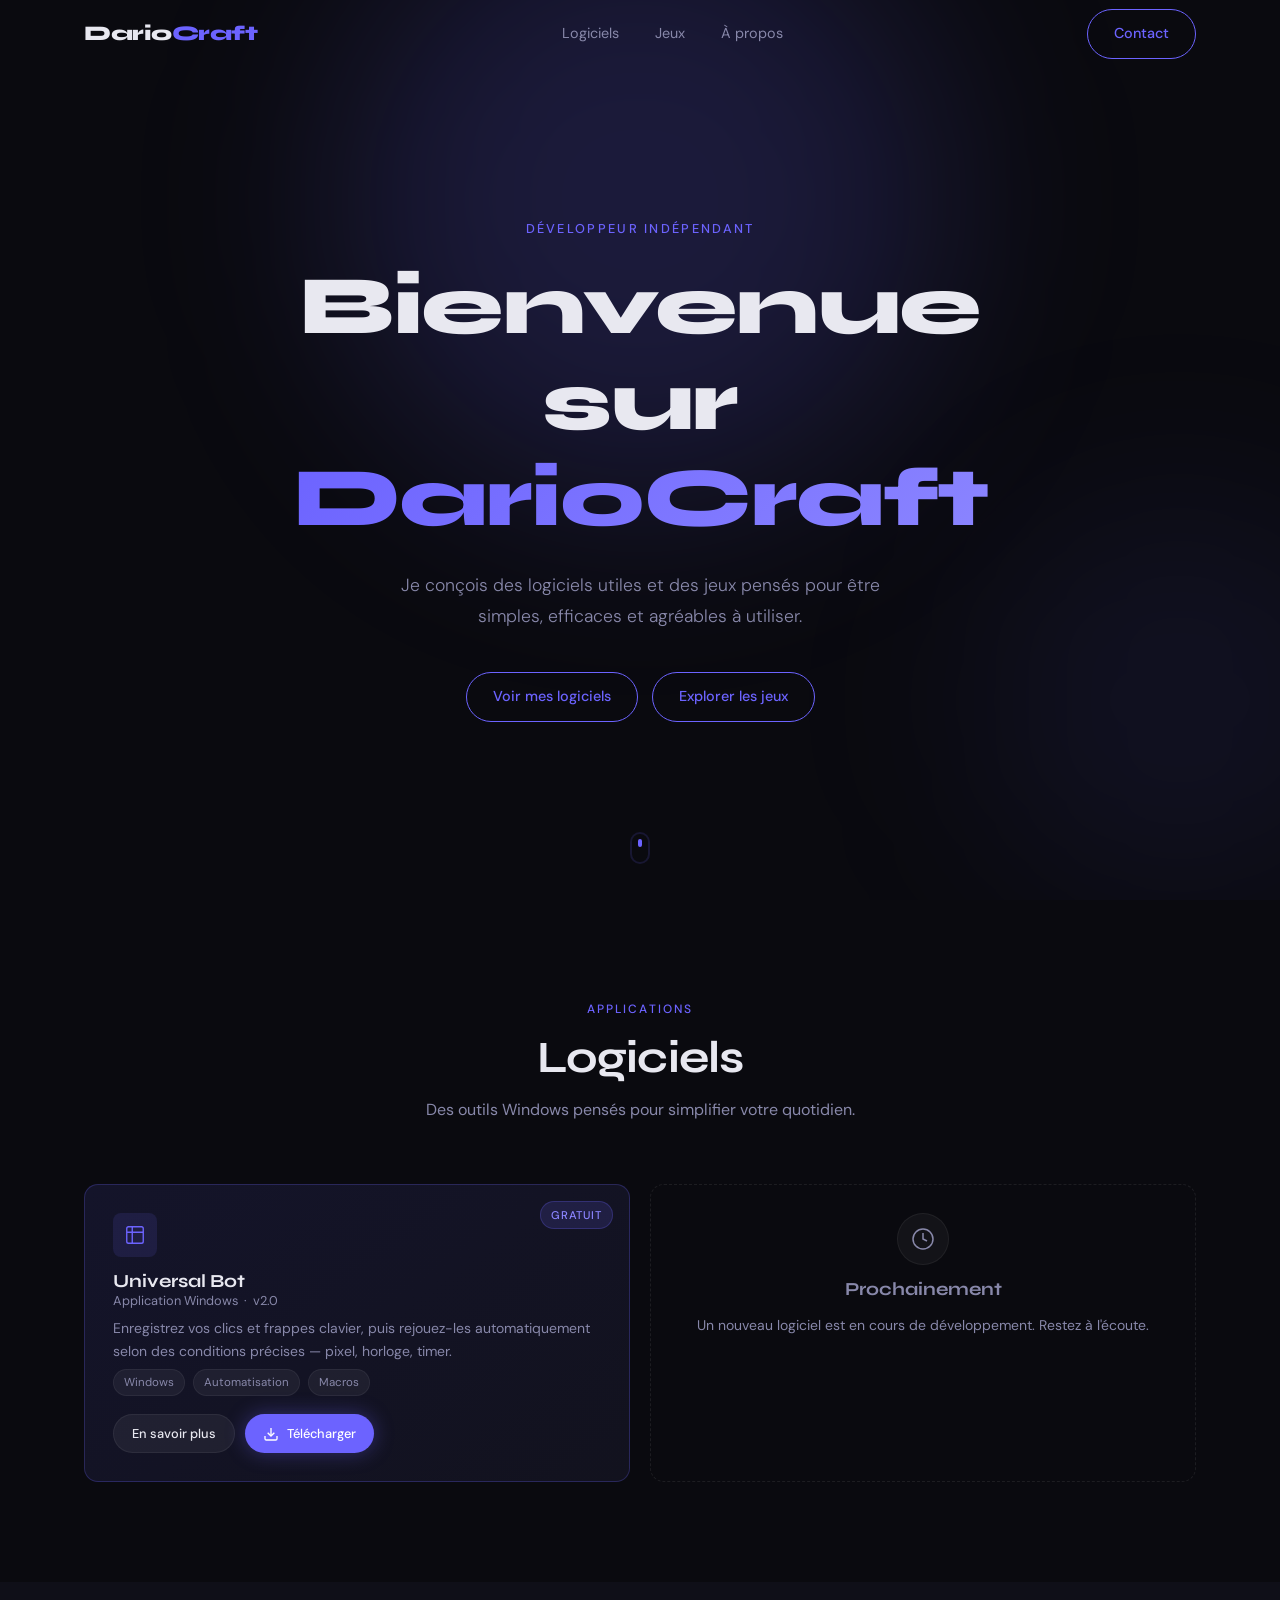
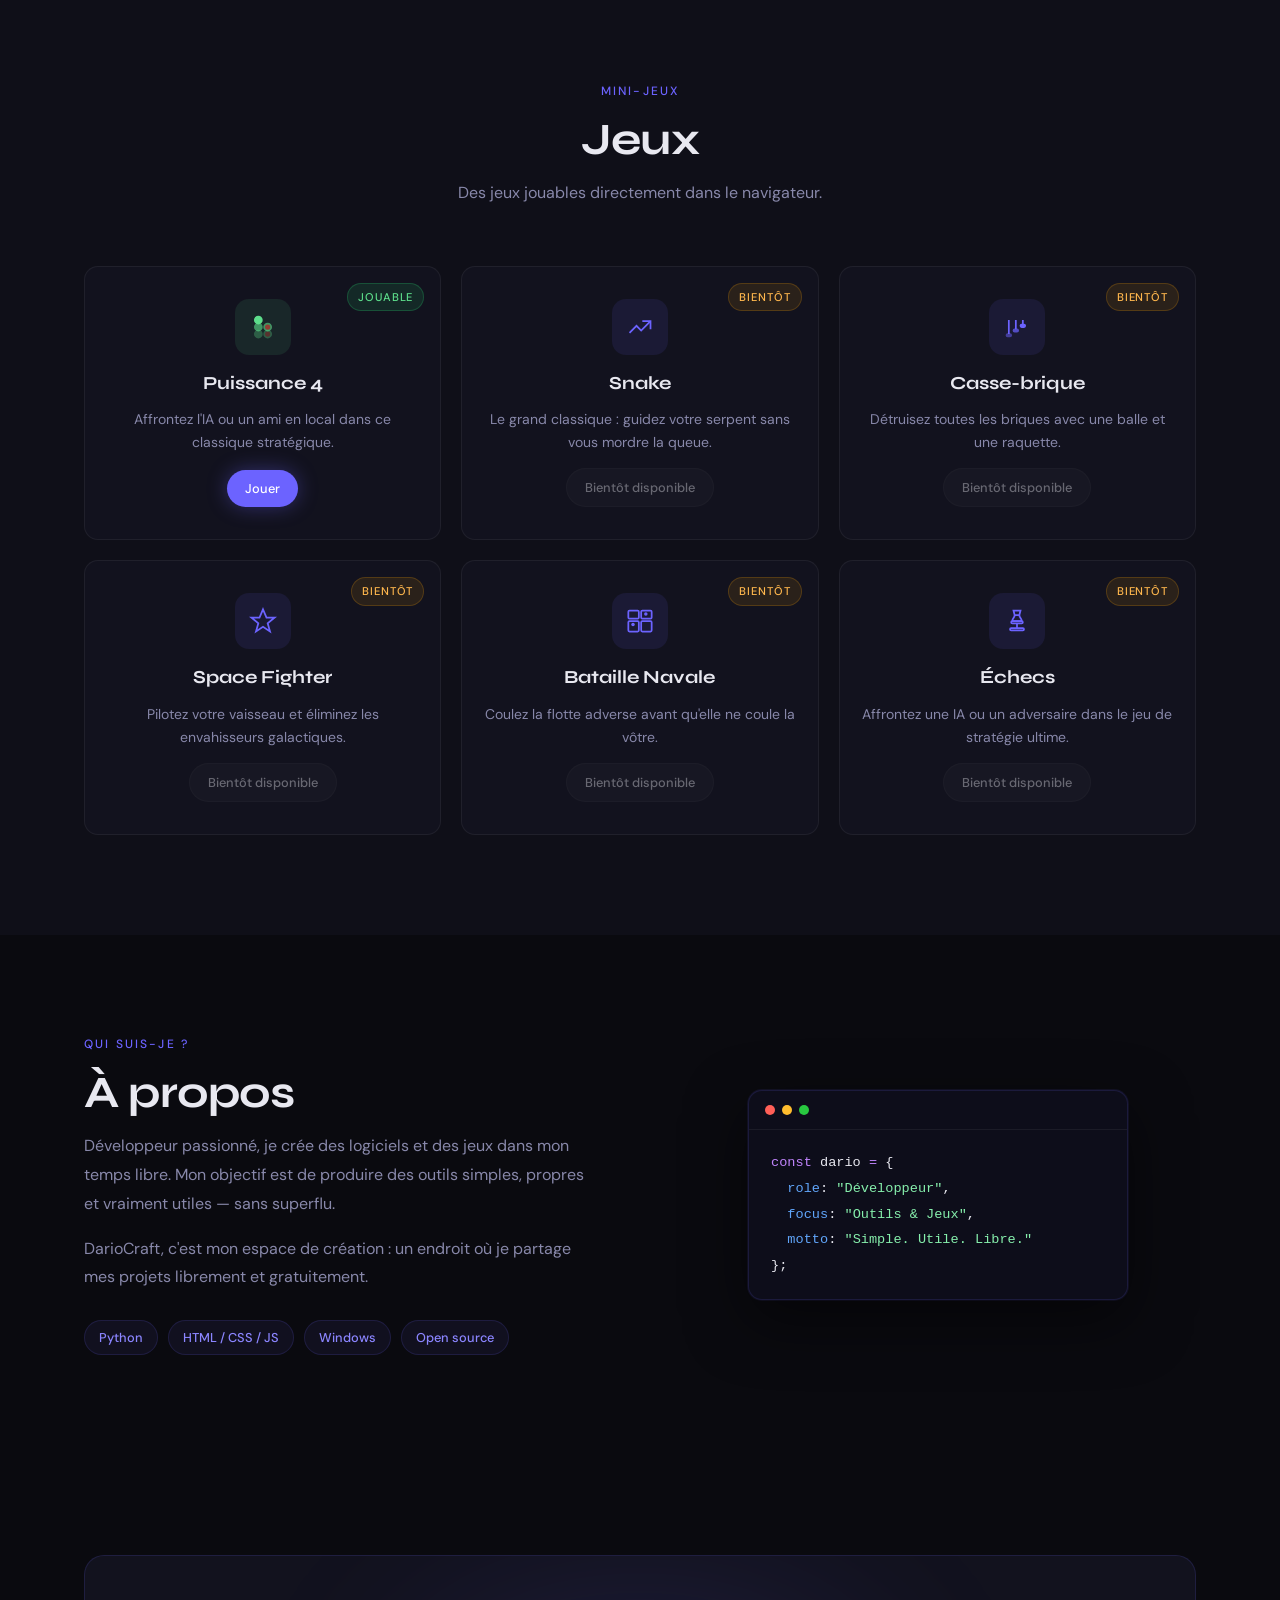
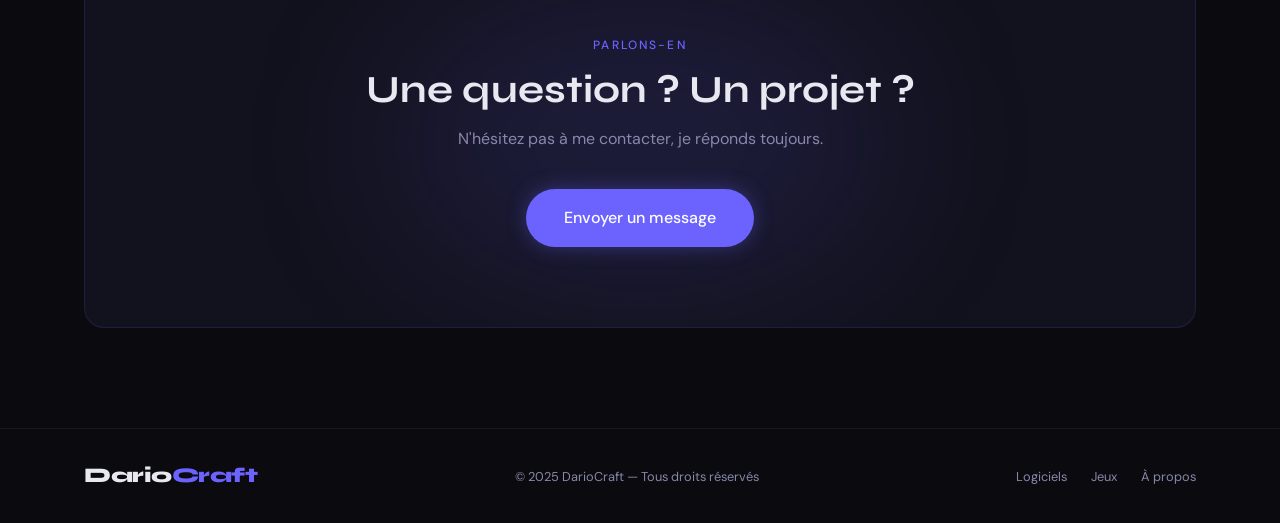
==== index.html @ 0aa54722 "Initial release — v1.0 site statique DarioCraft" ====
<!DOCTYPE html>
<html lang="fr">
<head>
  <meta charset="UTF-8" />
  <meta name="viewport" content="width=device-width, initial-scale=1.0" />
  <title>DarioCraft</title>
  <link rel="preconnect" href="https://fonts.googleapis.com" />
  <link rel="preconnect" href="https://fonts.gstatic.com" crossorigin />
  <link href="https://fonts.googleapis.com/css2?family=Syne:wght@600;700;800&family=DM+Sans:wght@300;400;500&display=swap" rel="stylesheet" />
  <link rel="stylesheet" href="css/style.css" />
</head>
<body>

  <!-- NAVBAR -->
  <header class="navbar" id="navbar">
    <div class="nav-inner">
      <a href="#" class="nav-logo">Dario<span>Craft</span></a>
      <nav class="nav-links">
        <a href="#logiciels">Logiciels</a>
        <a href="#jeux">Jeux</a>
        <a href="#about">À propos</a>
      </nav>
      <a href="#contact" class="btn btn-outline">Contact</a>
      <button class="nav-burger" id="burger" aria-label="Menu">
        <span></span><span></span><span></span>
      </button>
    </div>
    <div class="nav-mobile" id="navMobile">
      <a href="#logiciels" class="mobile-link">Logiciels</a>
      <a href="#jeux" class="mobile-link">Jeux</a>
      <a href="#about" class="mobile-link">À propos</a>
      <a href="#contact" class="mobile-link mobile-contact">Contact</a>
    </div>
  </header>

  <!-- HERO -->
  <section class="hero" id="home">
    <div class="hero-bg">
      <div class="glow glow-1"></div>
      <div class="glow glow-2"></div>
    </div>
    <div class="hero-content">
      <p class="hero-eyebrow">Développeur indépendant</p>
      <h1 class="hero-title">Bienvenue sur<br /><span>DarioCraft</span></h1>
      <p class="hero-subtitle">
        Je conçois des logiciels utiles et des jeux pensés pour être simples,
        efficaces et agréables à utiliser.
      </p>
      <div class="hero-actions">
        <a href="#logiciels" class="btn btn-outline">Voir mes logiciels</a>
        <a href="#jeux" class="btn btn-outline">Explorer les jeux</a>
      </div>
    </div>
    <div class="hero-scroll-hint">
      <span></span>
    </div>
  </section>

  <!-- LOGICIELS -->
  <section class="section" id="logiciels">
    <div class="container">
      <div class="section-header">
        <p class="section-label">Applications</p>
        <h2 class="section-title">Logiciels</h2>
        <p class="section-desc">Des outils Windows pensés pour simplifier votre quotidien.</p>
      </div>
      <div class="cards-grid cards-grid--2">

        <div class="card card--featured">
          <div class="card-badge">Gratuit</div>
          <div class="card-icon">
            <svg viewBox="0 0 24 24" fill="none" stroke="currentColor" stroke-width="1.5">
              <path d="M9 3H5a2 2 0 0 0-2 2v4m6-6h10a2 2 0 0 1 2 2v4M9 3v18m0 0h10a2 2 0 0 0 2-2V9M9 21H5a2 2 0 0 1-2-2V9m0 0h18"/>
            </svg>
          </div>
          <div class="card-content">
            <h3 class="card-title">Universal Bot</h3>
            <p class="card-meta">Application Windows &nbsp;·&nbsp; v2.0</p>
            <p class="card-desc">
              Enregistrez vos clics et frappes clavier, puis rejouez-les automatiquement
              selon des conditions précises — pixel, horloge, timer.
            </p>
            <div class="card-tags">
              <span class="tag">Windows</span>
              <span class="tag">Automatisation</span>
              <span class="tag">Macros</span>
            </div>
          </div>
          <div class="card-footer" style="display:flex;gap:10px;flex-wrap:wrap;">
            <a href="universal-bot.html" class="btn btn-ghost btn-sm">En savoir plus</a>
            <a href="universal-bot.html#download" class="btn btn-primary btn-sm">
              <svg viewBox="0 0 24 24" fill="none" stroke="currentColor" stroke-width="2" width="16" height="16">
                <path d="M21 15v4a2 2 0 0 1-2 2H5a2 2 0 0 1-2-2v-4"/>
                <polyline points="7 10 12 15 17 10"/>
                <line x1="12" y1="15" x2="12" y2="3"/>
              </svg>
              Télécharger
            </a>
          </div>
        </div>

        <div class="card card--soon">
          <div class="card-soon-icon">
            <svg viewBox="0 0 24 24" fill="none" stroke="currentColor" stroke-width="1.5">
              <circle cx="12" cy="12" r="10"/>
              <polyline points="12 6 12 12 16 14"/>
            </svg>
          </div>
          <h3 class="card-title">Prochainement</h3>
          <p class="card-desc">Un nouveau logiciel est en cours de développement. Restez à l'écoute.</p>
        </div>

      </div>
    </div>
  </section>

  <!-- JEUX -->
  <section class="section section--alt" id="jeux">
    <div class="container">
      <div class="section-header">
        <p class="section-label">Mini-jeux</p>
        <h2 class="section-title">Jeux</h2>
        <p class="section-desc">Des jeux jouables directement dans le navigateur.</p>
      </div>
      <div class="cards-grid cards-grid--games">

        <div class="card card--game card--playable">
          <div class="card-badge card-badge--play">Jouable</div>
          <div class="card-game-icon">
            <svg viewBox="0 0 24 24" fill="none" stroke="currentColor" stroke-width="1.5">
              <circle cx="8" cy="18" r="3" fill="currentColor" opacity=".3"/>
              <circle cx="8" cy="12" r="3" fill="currentColor" opacity=".6"/>
              <circle cx="8" cy="6" r="3" fill="currentColor"/>
              <circle cx="16" cy="18" r="3" fill="#e74c3c" opacity=".3"/>
              <circle cx="16" cy="12" r="3" fill="#e74c3c" opacity=".6"/>
            </svg>
          </div>
          <h3 class="card-title">Puissance 4</h3>
          <p class="card-desc">Affrontez l'IA ou un ami en local dans ce classique stratégique.</p>
          <a href="games/puissance4/index.html" class="btn btn-primary btn-sm">Jouer</a>
        </div>

        <div class="card card--game card--coming">
          <div class="card-badge card-badge--soon">Bientôt</div>
          <div class="card-game-icon">
            <svg viewBox="0 0 24 24" fill="none" stroke="currentColor" stroke-width="1.5">
              <polyline points="3 17 9 11 13 15 21 7"/>
              <polyline points="14 7 21 7 21 14"/>
            </svg>
          </div>
          <h3 class="card-title">Snake</h3>
          <p class="card-desc">Le grand classique : guidez votre serpent sans vous mordre la queue.</p>
          <span class="btn btn-ghost btn-sm btn--disabled">Bientôt disponible</span>
        </div>

        <div class="card card--game card--coming">
          <div class="card-badge card-badge--soon">Bientôt</div>
          <div class="card-game-icon">
            <svg viewBox="0 0 24 24" fill="none" stroke="currentColor" stroke-width="1.5">
              <rect x="3" y="18" width="4" height="2" rx="1" fill="currentColor" opacity=".5"/>
              <rect x="9" y="14" width="4" height="2" rx="1" fill="currentColor" opacity=".7"/>
              <rect x="15" y="10" width="4" height="2" rx="1" fill="currentColor"/>
              <line x1="5" y1="18" x2="5" y2="6"/>
              <line x1="11" y1="14" x2="11" y2="6"/>
              <line x1="17" y1="10" x2="17" y2="6"/>
            </svg>
          </div>
          <h3 class="card-title">Casse-brique</h3>
          <p class="card-desc">Détruisez toutes les briques avec une balle et une raquette.</p>
          <span class="btn btn-ghost btn-sm btn--disabled">Bientôt disponible</span>
        </div>

        <div class="card card--game card--coming">
          <div class="card-badge card-badge--soon">Bientôt</div>
          <div class="card-game-icon">
            <svg viewBox="0 0 24 24" fill="none" stroke="currentColor" stroke-width="1.5">
              <polygon points="12 2 15 9 22 9 16 14 18 21 12 17 6 21 8 14 2 9 9 9"/>
            </svg>
          </div>
          <h3 class="card-title">Space Fighter</h3>
          <p class="card-desc">Pilotez votre vaisseau et éliminez les envahisseurs galactiques.</p>
          <span class="btn btn-ghost btn-sm btn--disabled">Bientôt disponible</span>
        </div>

        <div class="card card--game card--coming">
          <div class="card-badge card-badge--soon">Bientôt</div>
          <div class="card-game-icon">
            <svg viewBox="0 0 24 24" fill="none" stroke="currentColor" stroke-width="1.5">
              <rect x="2" y="12" width="9" height="9" rx="1"/>
              <rect x="13" y="12" width="9" height="9" rx="1"/>
              <rect x="2" y="3" width="9" height="7" rx="1"/>
              <rect x="13" y="3" width="9" height="7" rx="1"/>
              <line x1="6" y1="15" x2="6" y2="15" stroke-width="3" stroke-linecap="round"/>
              <line x1="17" y1="6" x2="17" y2="6" stroke-width="3" stroke-linecap="round"/>
            </svg>
          </div>
          <h3 class="card-title">Bataille Navale</h3>
          <p class="card-desc">Coulez la flotte adverse avant qu'elle ne coule la vôtre.</p>
          <span class="btn btn-ghost btn-sm btn--disabled">Bientôt disponible</span>
        </div>

        <div class="card card--game card--coming">
          <div class="card-badge card-badge--soon">Bientôt</div>
          <div class="card-game-icon">
            <svg viewBox="0 0 24 24" fill="none" stroke="currentColor" stroke-width="1.5">
              <path d="M9 3h6l-1 4H10L9 3z"/>
              <path d="M10 7c0 2-2 3-2 5h8c0-2-2-3-2-5"/>
              <rect x="7" y="12" width="10" height="2" rx="1"/>
              <rect x="6" y="18" width="12" height="2" rx="1"/>
              <line x1="12" y1="14" x2="12" y2="18"/>
            </svg>
          </div>
          <h3 class="card-title">Échecs</h3>
          <p class="card-desc">Affrontez une IA ou un adversaire dans le jeu de stratégie ultime.</p>
          <span class="btn btn-ghost btn-sm btn--disabled">Bientôt disponible</span>
        </div>

      </div>
    </div>
  </section>

  <!-- À PROPOS -->
  <section class="section" id="about">
    <div class="container">
      <div class="about-layout">
        <div class="about-text">
          <p class="section-label">Qui suis-je ?</p>
          <h2 class="section-title">À propos</h2>
          <p class="about-desc">
            Développeur passionné, je crée des logiciels et des jeux dans mon temps libre.
            Mon objectif est de produire des outils simples, propres et vraiment utiles —
            sans superflu.
          </p>
          <p class="about-desc">
            DarioCraft, c'est mon espace de création : un endroit où je partage
            mes projets librement et gratuitement.
          </p>
          <div class="about-stack">
            <span class="stack-tag">Python</span>
            <span class="stack-tag">HTML / CSS / JS</span>
            <span class="stack-tag">Windows</span>
            <span class="stack-tag">Open source</span>
          </div>
        </div>
        <div class="about-visual">
          <div class="about-card-inner">
            <div class="code-snippet">
              <div class="code-dots">
                <span></span><span></span><span></span>
              </div>
              <pre><code><span class="c-purple">const</span> <span class="c-white">dario</span> <span class="c-purple">=</span> <span class="c-white">{</span>
  <span class="c-blue">role</span><span class="c-white">:</span> <span class="c-green">"Développeur"</span><span class="c-white">,</span>
  <span class="c-blue">focus</span><span class="c-white">:</span> <span class="c-green">"Outils & Jeux"</span><span class="c-white">,</span>
  <span class="c-blue">motto</span><span class="c-white">:</span> <span class="c-green">"Simple. Utile. Libre."</span>
<span class="c-white">};</span></code></pre>
            </div>
          </div>
        </div>
      </div>
    </div>
  </section>

  <!-- CONTACT -->
  <section class="section section--contact" id="contact">
    <div class="container">
      <div class="contact-box">
        <div class="glow glow-contact"></div>
        <p class="section-label">Parlons-en</p>
        <h2 class="contact-title">Une question ? Un projet ?</h2>
        <p class="contact-desc">N'hésitez pas à me contacter, je réponds toujours.</p>
        <a href="mailto:contact@dariocraft.dev" class="btn btn-primary btn-lg">
          Envoyer un message
        </a>
      </div>
    </div>
  </section>

  <!-- FOOTER -->
  <footer class="footer">
    <div class="container footer-inner">
      <a href="#" class="nav-logo">Dario<span>Craft</span></a>
      <p class="footer-copy">&copy; 2025 DarioCraft — Tous droits réservés</p>
      <div class="footer-links">
        <a href="#logiciels">Logiciels</a>
        <a href="#jeux">Jeux</a>
        <a href="#about">À propos</a>
      </div>
    </div>
  </footer>

  <script src="js/main.js"></script>
</body>
</html>
---- css/style.css ----
/* ============================================
   RESET & BASE
   ============================================ */
*, *::before, *::after {
  box-sizing: border-box;
  margin: 0;
  padding: 0;
}

:root {
  --bg:        #0a0a0f;
  --bg-2:      #0f0f18;
  --bg-card:   #12121e;
  --bg-card-2: #16162a;
  --accent:    #6C63FF;
  --accent-2:  #8b85ff;
  --accent-glow: rgba(108, 99, 255, 0.25);
  --text:      #e8e8f0;
  --text-muted:#8888aa;
  --border:    rgba(108, 99, 255, 0.15);
  --border-2:  rgba(255, 255, 255, 0.06);
  --radius:    14px;
  --radius-sm: 8px;
  --transition: 0.25s cubic-bezier(0.4, 0, 0.2, 1);
}

html {
  scroll-behavior: smooth;
  scroll-padding-top: 72px;
}

body {
  font-family: 'DM Sans', sans-serif;
  background: var(--bg);
  color: var(--text);
  line-height: 1.65;
  font-size: 16px;
  overflow-x: hidden;
}

h1, h2, h3, h4 {
  font-family: 'Syne', sans-serif;
  line-height: 1.15;
}

a {
  text-decoration: none;
  color: inherit;
}

img {
  display: block;
  max-width: 100%;
}

/* ============================================
   UTILITY
   ============================================ */
.container {
  max-width: 1160px;
  margin: 0 auto;
  padding: 0 24px;
}

/* ============================================
   BUTTONS
   ============================================ */
.btn {
  display: inline-flex;
  align-items: center;
  gap: 8px;
  font-family: 'DM Sans', sans-serif;
  font-weight: 500;
  font-size: 0.9rem;
  border-radius: 50px;
  padding: 12px 26px;
  cursor: pointer;
  border: none;
  transition: var(--transition);
  white-space: nowrap;
}

.btn-primary {
  background: var(--accent);
  color: #fff;
  box-shadow: 0 0 20px rgba(108, 99, 255, 0.35);
}
.btn-primary:hover {
  background: var(--accent-2);
  box-shadow: 0 0 30px rgba(108, 99, 255, 0.55);
  transform: translateY(-2px);
}

.btn-outline {
  background: transparent;
  color: var(--accent);
  border: 1.5px solid var(--accent);
}
.btn-outline:hover {
  background: var(--accent);
  color: #fff;
  box-shadow: 0 0 20px rgba(108, 99, 255, 0.4);
}

.btn-ghost {
  background: rgba(255, 255, 255, 0.06);
  color: var(--text);
  border: 1.5px solid var(--border-2);
}
.btn-ghost:hover {
  background: rgba(255, 255, 255, 0.1);
  border-color: rgba(108, 99, 255, 0.3);
}

.btn-sm {
  font-size: 0.8rem;
  padding: 8px 18px;
}

.btn-lg {
  font-size: 1rem;
  padding: 16px 38px;
}

.btn--disabled {
  opacity: 0.4;
  cursor: not-allowed;
  pointer-events: none;
}

/* ============================================
   NAVBAR
   ============================================ */
.navbar {
  position: fixed;
  top: 0;
  left: 0;
  right: 0;
  z-index: 100;
  transition: background var(--transition), backdrop-filter var(--transition), border-color var(--transition);
  border-bottom: 1px solid transparent;
}

.navbar.scrolled {
  background: rgba(10, 10, 15, 0.85);
  backdrop-filter: blur(16px);
  -webkit-backdrop-filter: blur(16px);
  border-color: var(--border-2);
}

.nav-inner {
  display: flex;
  align-items: center;
  justify-content: space-between;
  max-width: 1160px;
  margin: 0 auto;
  padding: 0 24px;
  height: 68px;
}

.nav-logo {
  font-family: 'Syne', sans-serif;
  font-weight: 800;
  font-size: 1.3rem;
  color: var(--text);
  letter-spacing: -0.5px;
}
.nav-logo span {
  color: var(--accent);
}

.nav-links {
  display: flex;
  align-items: center;
  gap: 36px;
}

.nav-links a {
  font-size: 0.9rem;
  color: var(--text-muted);
  font-weight: 400;
  transition: color var(--transition);
  position: relative;
}
.nav-links a::after {
  content: '';
  position: absolute;
  bottom: -3px;
  left: 0;
  width: 0;
  height: 2px;
  background: var(--accent);
  border-radius: 2px;
  transition: width var(--transition);
}
.nav-links a:hover { color: var(--text); }
.nav-links a:hover::after { width: 100%; }

.nav-burger {
  display: none;
  flex-direction: column;
  gap: 5px;
  background: none;
  border: none;
  cursor: pointer;
  padding: 6px;
}
.nav-burger span {
  display: block;
  width: 22px;
  height: 2px;
  background: var(--text);
  border-radius: 2px;
  transition: var(--transition);
}
.nav-burger.open span:nth-child(1) {
  transform: translateY(7px) rotate(45deg);
}
.nav-burger.open span:nth-child(2) {
  opacity: 0;
}
.nav-burger.open span:nth-child(3) {
  transform: translateY(-7px) rotate(-45deg);
}

.nav-mobile {
  display: none;
  flex-direction: column;
  padding: 16px 24px 20px;
  border-top: 1px solid var(--border-2);
  background: rgba(10, 10, 15, 0.97);
  backdrop-filter: blur(16px);
  gap: 4px;
}
.nav-mobile.open { display: flex; }
.mobile-link {
  padding: 10px 0;
  color: var(--text-muted);
  font-size: 0.95rem;
  border-bottom: 1px solid var(--border-2);
  transition: color var(--transition);
}
.mobile-link:hover { color: var(--text); }
.mobile-contact {
  color: var(--accent);
  font-weight: 500;
  border: none;
  margin-top: 8px;
}

/* ============================================
   HERO
   ============================================ */
.hero {
  min-height: 100vh;
  display: flex;
  align-items: center;
  justify-content: center;
  position: relative;
  padding: 120px 24px 80px;
  text-align: center;
  overflow: hidden;
}

.hero-bg {
  position: absolute;
  inset: 0;
  pointer-events: none;
}

.glow {
  position: absolute;
  border-radius: 50%;
  filter: blur(100px);
  pointer-events: none;
}
.glow-1 {
  width: 600px;
  height: 600px;
  background: rgba(108, 99, 255, 0.18);
  top: -100px;
  left: 50%;
  transform: translateX(-50%);
}
.glow-2 {
  width: 400px;
  height: 400px;
  background: rgba(108, 99, 255, 0.08);
  bottom: 0;
  right: -100px;
}

.hero-content {
  position: relative;
  z-index: 1;
  max-width: 720px;
}

.hero-eyebrow {
  font-size: 0.8rem;
  letter-spacing: 0.18em;
  text-transform: uppercase;
  color: var(--accent);
  font-weight: 500;
  margin-bottom: 20px;
}

.hero-title {
  font-size: clamp(2.8rem, 7vw, 5.2rem);
  font-weight: 800;
  color: var(--text);
  margin-bottom: 24px;
  letter-spacing: -1.5px;
}
.hero-title span {
  background: linear-gradient(135deg, var(--accent), var(--accent-2));
  -webkit-background-clip: text;
  -webkit-text-fill-color: transparent;
  background-clip: text;
}

.hero-subtitle {
  font-size: 1.1rem;
  color: var(--text-muted);
  max-width: 520px;
  margin: 0 auto 40px;
  font-weight: 300;
  line-height: 1.75;
}

.hero-actions {
  display: flex;
  align-items: center;
  justify-content: center;
  gap: 14px;
  flex-wrap: wrap;
}

.hero-scroll-hint {
  position: absolute;
  bottom: 36px;
  left: 50%;
  transform: translateX(-50%);
}
.hero-scroll-hint span {
  display: block;
  width: 20px;
  height: 32px;
  border: 2px solid var(--border);
  border-radius: 20px;
  position: relative;
}
.hero-scroll-hint span::after {
  content: '';
  display: block;
  width: 4px;
  height: 8px;
  background: var(--accent);
  border-radius: 2px;
  position: absolute;
  top: 5px;
  left: 50%;
  transform: translateX(-50%);
  animation: scrollDown 1.6s ease infinite;
}

@keyframes scrollDown {
  0%   { opacity: 1; top: 5px; }
  100% { opacity: 0; top: 16px; }
}

/* ============================================
   SECTIONS
   ============================================ */
.section {
  padding: 100px 0;
}

.section--alt {
  background: var(--bg-2);
}

.section-header {
  text-align: center;
  margin-bottom: 60px;
}

.section-label {
  font-size: 0.75rem;
  letter-spacing: 0.18em;
  text-transform: uppercase;
  color: var(--accent);
  font-weight: 500;
  margin-bottom: 12px;
}

.section-title {
  font-size: clamp(1.8rem, 4vw, 2.8rem);
  font-weight: 700;
  color: var(--text);
  margin-bottom: 14px;
  letter-spacing: -0.8px;
}

.section-desc {
  font-size: 1rem;
  color: var(--text-muted);
  max-width: 480px;
  margin: 0 auto;
}

/* ============================================
   CARDS GRID
   ============================================ */
.cards-grid {
  display: grid;
  gap: 20px;
}

.cards-grid--2 {
  grid-template-columns: repeat(2, 1fr);
}

.cards-grid--4 {
  grid-template-columns: repeat(4, 1fr);
}

.cards-grid--games {
  grid-template-columns: repeat(3, 1fr);
}

/* ============================================
   CARD BASE
   ============================================ */
.card {
  background: var(--bg-card);
  border: 1px solid var(--border-2);
  border-radius: var(--radius);
  padding: 28px;
  display: flex;
  flex-direction: column;
  gap: 14px;
  position: relative;
  transition: border-color var(--transition), transform var(--transition), box-shadow var(--transition);
  overflow: hidden;
}

.card::before {
  content: '';
  position: absolute;
  inset: 0;
  border-radius: var(--radius);
  background: linear-gradient(135deg, rgba(108, 99, 255, 0.05) 0%, transparent 60%);
  opacity: 0;
  transition: opacity var(--transition);
  pointer-events: none;
}

.card:hover {
  border-color: rgba(108, 99, 255, 0.35);
  transform: translateY(-4px);
  box-shadow: 0 12px 40px rgba(0, 0, 0, 0.35);
}
.card:hover::before {
  opacity: 1;
}

.card-badge {
  position: absolute;
  top: 16px;
  right: 16px;
  font-size: 0.7rem;
  font-weight: 500;
  letter-spacing: 0.08em;
  text-transform: uppercase;
  padding: 4px 10px;
  border-radius: 50px;
  background: rgba(108, 99, 255, 0.15);
  color: var(--accent-2);
  border: 1px solid rgba(108, 99, 255, 0.25);
}

.card-badge--play {
  background: rgba(39, 174, 96, 0.15);
  color: #5dde8b;
  border-color: rgba(39, 174, 96, 0.3);
}

.card-badge--soon {
  background: rgba(255, 165, 0, 0.1);
  color: #ffb74d;
  border-color: rgba(255, 165, 0, 0.2);
}

.card-title {
  font-size: 1.15rem;
  font-weight: 700;
  color: var(--text);
}

.card-meta {
  font-size: 0.8rem;
  color: var(--text-muted);
  margin-top: -8px;
}

.card-desc {
  font-size: 0.875rem;
  color: var(--text-muted);
  line-height: 1.65;
  flex: 1;
}

/* Software card icon */
.card-icon {
  width: 44px;
  height: 44px;
  background: rgba(108, 99, 255, 0.12);
  border-radius: var(--radius-sm);
  display: flex;
  align-items: center;
  justify-content: center;
  color: var(--accent);
}
.card-icon svg {
  width: 22px;
  height: 22px;
}

.card-tags {
  display: flex;
  gap: 8px;
  flex-wrap: wrap;
}

.tag {
  font-size: 0.72rem;
  padding: 3px 10px;
  border-radius: 50px;
  background: rgba(255, 255, 255, 0.05);
  color: var(--text-muted);
  border: 1px solid var(--border-2);
}

.card-content {
  display: flex;
  flex-direction: column;
  gap: 6px;
  flex: 1;
}

.card-footer {
  margin-top: 4px;
}

/* Featured card */
.card--featured {
  border-color: rgba(108, 99, 255, 0.25);
  background: linear-gradient(145deg, #14142a, var(--bg-card));
}

/* Soon card */
.card--soon {
  border-style: dashed;
  border-color: rgba(255, 255, 255, 0.08);
  align-items: center;
  text-align: center;
  justify-content: center;
  min-height: 200px;
  background: transparent;
}
.card--soon:hover {
  border-color: rgba(108, 99, 255, 0.3);
}

.card-soon-icon {
  width: 52px;
  height: 52px;
  border-radius: 50%;
  background: rgba(255, 255, 255, 0.04);
  border: 1px solid var(--border-2);
  display: flex;
  align-items: center;
  justify-content: center;
  color: var(--text-muted);
}
.card-soon-icon svg {
  width: 24px;
  height: 24px;
}
.card--soon .card-title {
  color: var(--text-muted);
}

/* Game cards */
.card--game {
  text-align: center;
  align-items: center;
  padding: 32px 20px;
}

.card-game-icon {
  width: 56px;
  height: 56px;
  background: rgba(108, 99, 255, 0.1);
  border-radius: 14px;
  display: flex;
  align-items: center;
  justify-content: center;
  color: var(--accent);
  margin-bottom: 4px;
}
.card-game-icon svg {
  width: 28px;
  height: 28px;
}

.card--playable .card-game-icon {
  background: rgba(93, 222, 139, 0.1);
  color: #5dde8b;
}

.card--coming {
  opacity: 0.7;
}
.card--coming:hover {
  opacity: 1;
}

/* ============================================
   ABOUT
   ============================================ */
.about-layout {
  display: grid;
  grid-template-columns: 1fr 1fr;
  gap: 80px;
  align-items: center;
}

.about-desc {
  font-size: 1rem;
  color: var(--text-muted);
  line-height: 1.8;
  margin-bottom: 16px;
}

.about-stack {
  display: flex;
  flex-wrap: wrap;
  gap: 10px;
  margin-top: 28px;
}

.stack-tag {
  font-size: 0.8rem;
  padding: 6px 14px;
  border-radius: 50px;
  border: 1.5px solid var(--border);
  color: var(--accent-2);
  background: rgba(108, 99, 255, 0.07);
  font-weight: 500;
}

.about-visual {
  display: flex;
  justify-content: center;
}

.about-card-inner {
  width: 100%;
  max-width: 380px;
}

.code-snippet {
  background: #0d0d1a;
  border: 1px solid var(--border);
  border-radius: var(--radius);
  overflow: hidden;
  box-shadow: 0 20px 60px rgba(0, 0, 0, 0.5), 0 0 0 1px rgba(108, 99, 255, 0.1);
}

.code-dots {
  display: flex;
  gap: 7px;
  padding: 14px 16px;
  border-bottom: 1px solid var(--border-2);
}
.code-dots span {
  width: 10px;
  height: 10px;
  border-radius: 50%;
  background: rgba(255, 255, 255, 0.12);
}
.code-dots span:nth-child(1) { background: #ff5f57; }
.code-dots span:nth-child(2) { background: #ffbd2e; }
.code-dots span:nth-child(3) { background: #28c840; }

.code-snippet pre {
  padding: 20px 22px;
  font-family: 'Courier New', monospace;
  font-size: 0.85rem;
  line-height: 1.9;
  overflow-x: auto;
}

.c-purple { color: #c084fc; }
.c-blue   { color: #60a5fa; }
.c-green  { color: #86efac; }
.c-white  { color: #e8e8f0; }

/* ============================================
   CONTACT
   ============================================ */
.section--contact {
  background: transparent;
}

.contact-box {
  position: relative;
  text-align: center;
  background: var(--bg-card);
  border: 1px solid var(--border);
  border-radius: 20px;
  padding: 80px 40px;
  overflow: hidden;
}

.glow-contact {
  width: 500px;
  height: 300px;
  background: rgba(108, 99, 255, 0.12);
  top: 50%;
  left: 50%;
  transform: translate(-50%, -50%);
  filter: blur(80px);
}

.contact-title {
  font-size: clamp(1.6rem, 3.5vw, 2.4rem);
  font-weight: 700;
  color: var(--text);
  margin-bottom: 14px;
  position: relative;
  z-index: 1;
}

.contact-desc {
  font-size: 1rem;
  color: var(--text-muted);
  margin-bottom: 36px;
  position: relative;
  z-index: 1;
}

.contact-box .section-label {
  position: relative;
  z-index: 1;
}

.contact-box .btn {
  position: relative;
  z-index: 1;
}

/* ============================================
   FOOTER
   ============================================ */
.footer {
  border-top: 1px solid var(--border-2);
  padding: 30px 0;
}

.footer-inner {
  display: flex;
  align-items: center;
  justify-content: space-between;
  gap: 20px;
  flex-wrap: wrap;
}

.footer-copy {
  font-size: 0.8rem;
  color: var(--text-muted);
}

.footer-links {
  display: flex;
  gap: 24px;
}

.footer-links a {
  font-size: 0.8rem;
  color: var(--text-muted);
  transition: color var(--transition);
}
.footer-links a:hover { color: var(--text); }

/* ============================================
   ANIMATIONS
   ============================================ */
.fade-in {
  opacity: 0;
  transform: translateY(24px);
  transition: opacity 0.6s ease, transform 0.6s ease;
}

.fade-in.visible {
  opacity: 1;
  transform: translateY(0);
}

/* ============================================
   RESPONSIVE
   ============================================ */
@media (max-width: 960px) {
  .cards-grid--4 {
    grid-template-columns: repeat(2, 1fr);
  }

  .cards-grid--games {
    grid-template-columns: repeat(2, 1fr);
  }

  .about-layout {
    grid-template-columns: 1fr;
    gap: 48px;
  }

  .about-visual {
    order: -1;
  }
}

@media (max-width: 700px) {
  .nav-links, .navbar > .nav-inner > .btn { display: none; }
  .nav-burger { display: flex; }

  .cards-grid--2 {
    grid-template-columns: 1fr;
  }

  .cards-grid--games {
    grid-template-columns: 1fr;
  }

  .cards-grid--4 {
    grid-template-columns: 1fr;
  }

  .hero-title {
    letter-spacing: -1px;
  }

  .section {
    padding: 72px 0;
  }

  .contact-box {
    padding: 52px 24px;
  }

  .footer-inner {
    flex-direction: column;
    align-items: center;
    text-align: center;
  }
}

@media (max-width: 440px) {
  .hero-actions {
    flex-direction: column;
    width: 100%;
  }
  .hero-actions .btn {
    width: 100%;
    justify-content: center;
  }
}
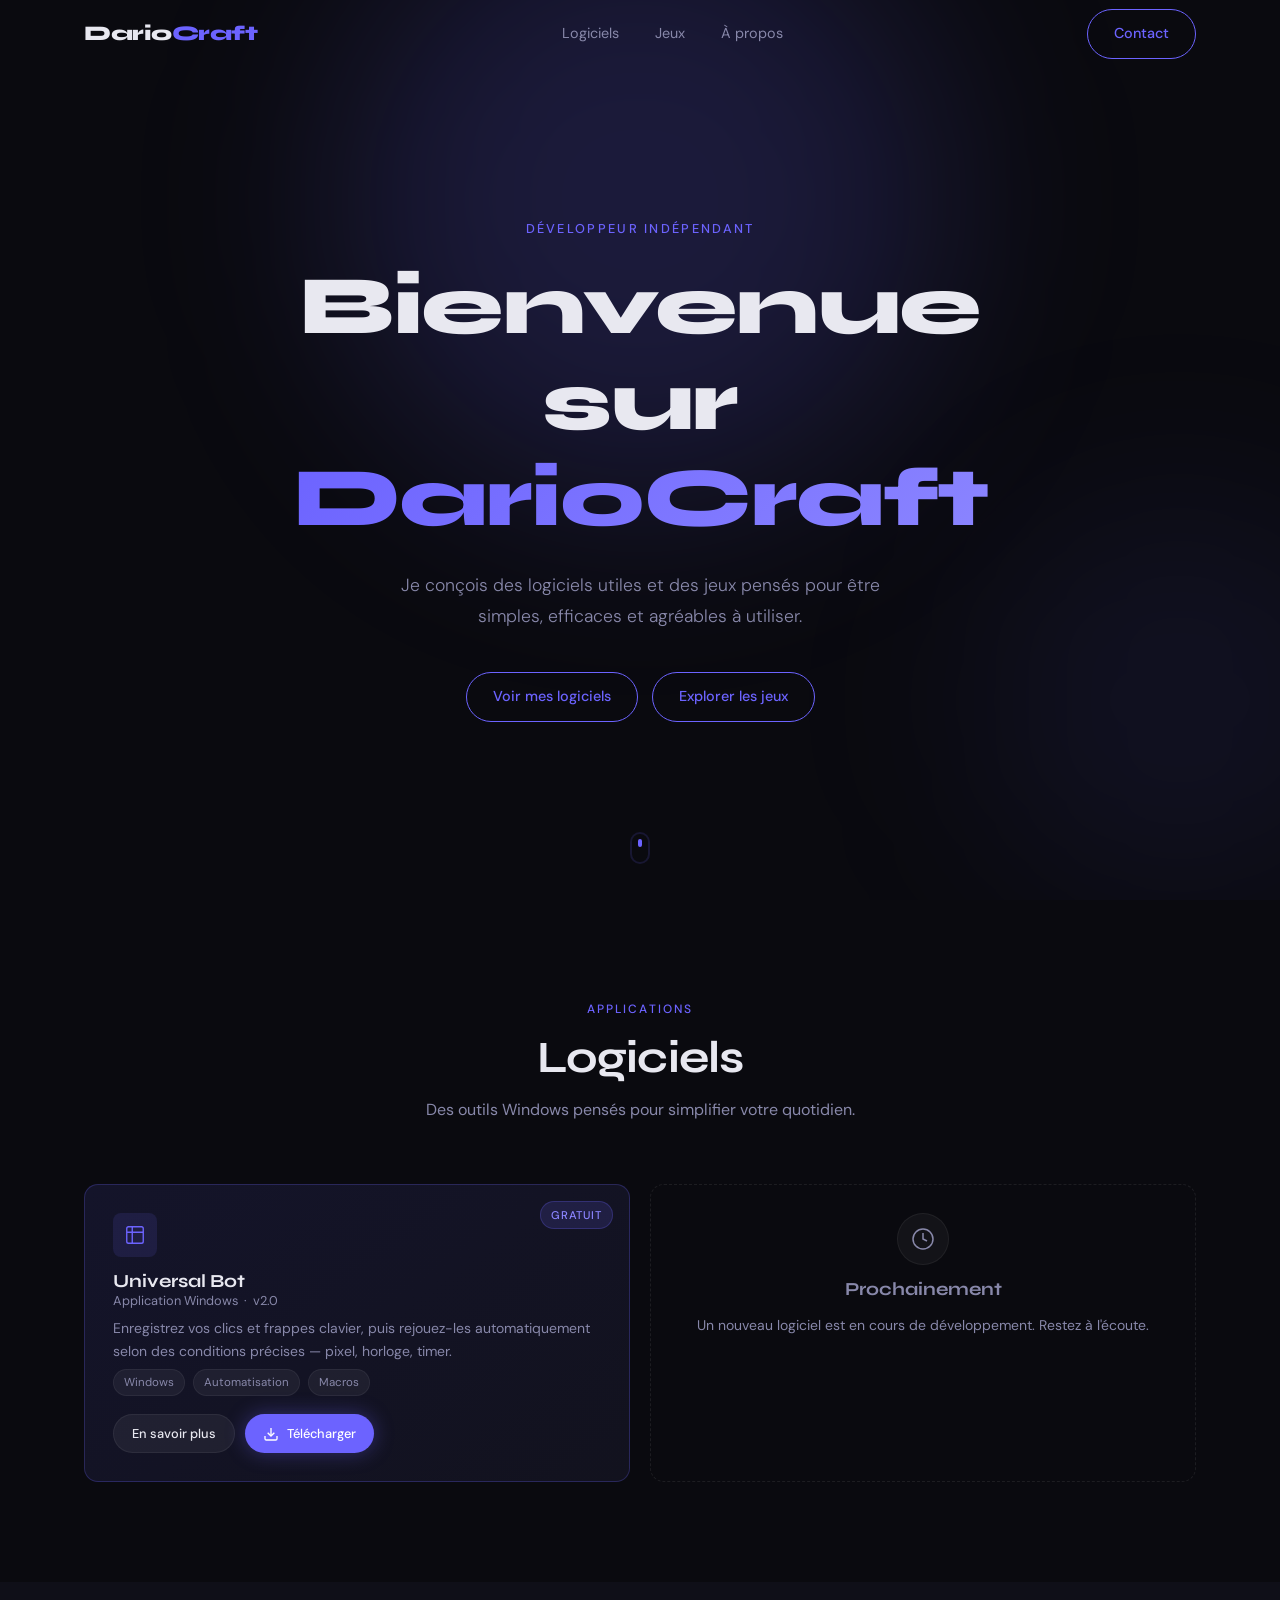
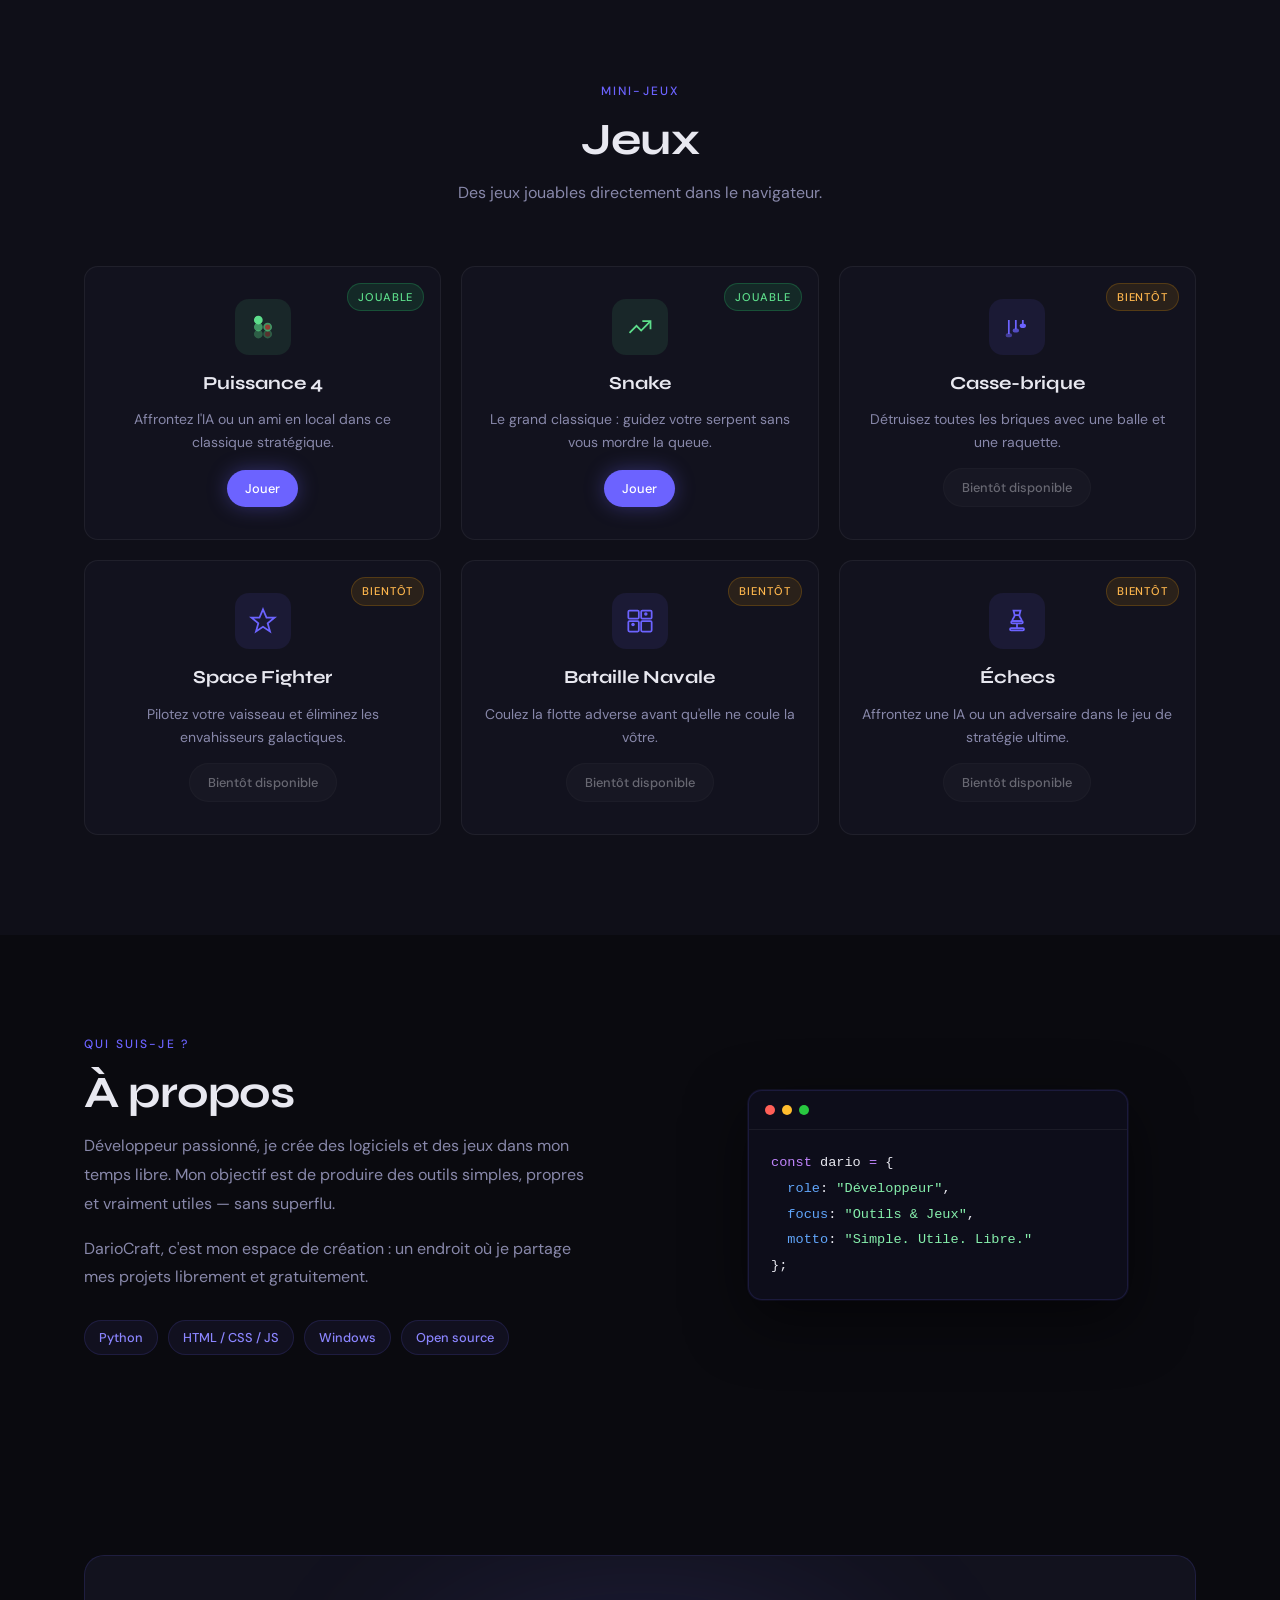
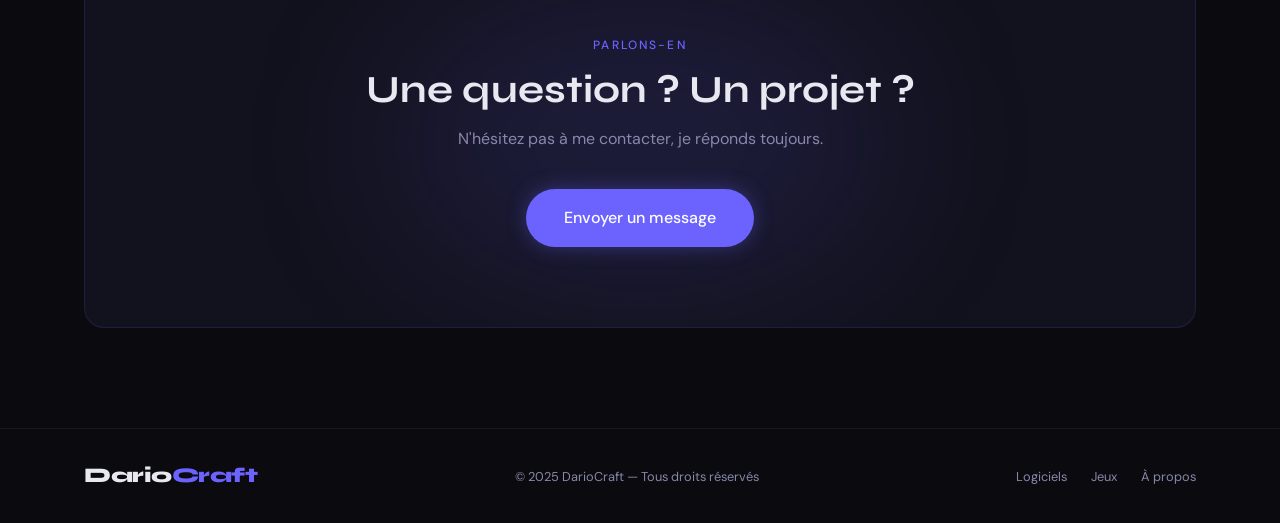
==== commit c26641ad: "Ajout Snake - jouable + wrapper page" ====
--- a/index.html
+++ b/index.html
@@ -140,8 +140,8 @@
           <a href="games/puissance4/index.html" class="btn btn-primary btn-sm">Jouer</a>
         </div>
 
-        <div class="card card--game card--coming">
-          <div class="card-badge card-badge--soon">Bientôt</div>
+        <div class="card card--game card--playable">
+          <div class="card-badge card-badge--play">Jouable</div>
           <div class="card-game-icon">
             <svg viewBox="0 0 24 24" fill="none" stroke="currentColor" stroke-width="1.5">
               <polyline points="3 17 9 11 13 15 21 7"/>
@@ -150,7 +150,7 @@
           </div>
           <h3 class="card-title">Snake</h3>
           <p class="card-desc">Le grand classique : guidez votre serpent sans vous mordre la queue.</p>
-          <span class="btn btn-ghost btn-sm btn--disabled">Bientôt disponible</span>
+          <a href="games/snake/index.html" class="btn btn-primary btn-sm">Jouer</a>
         </div>
 
         <div class="card card--game card--coming">
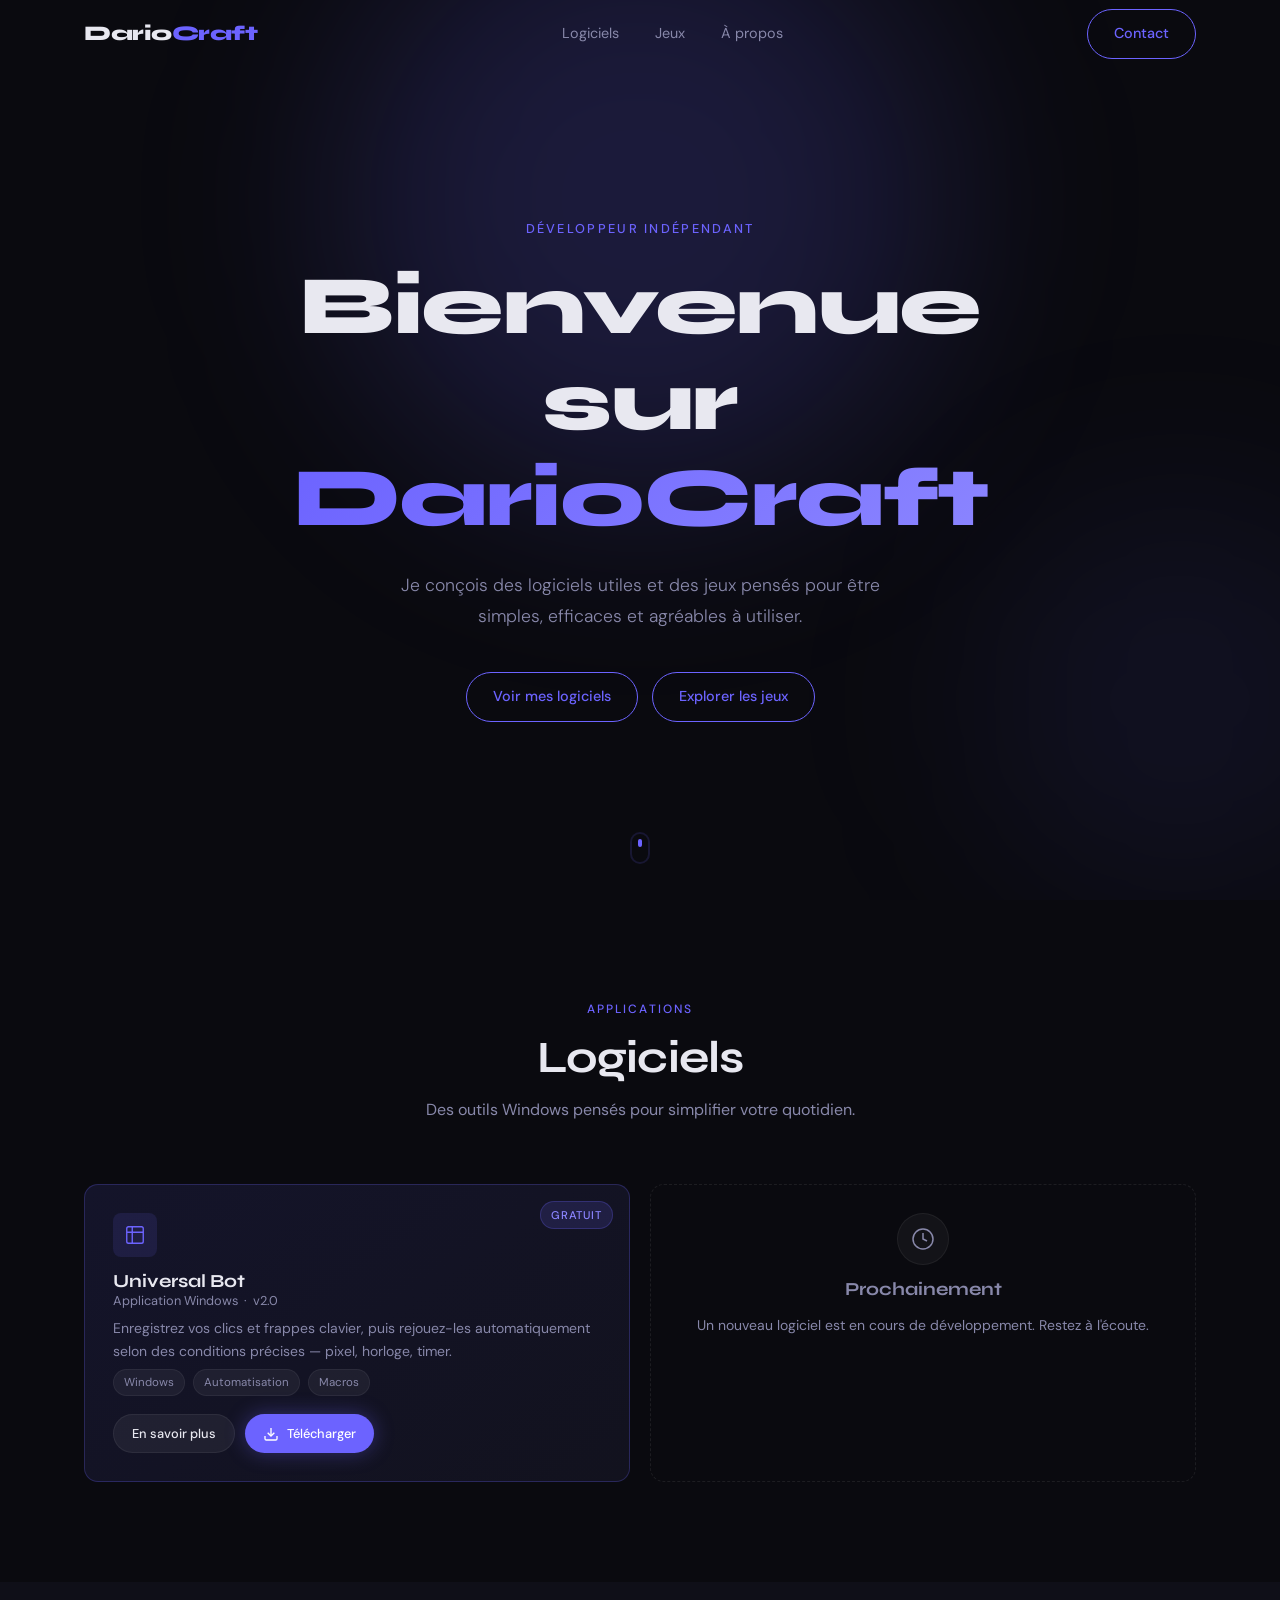
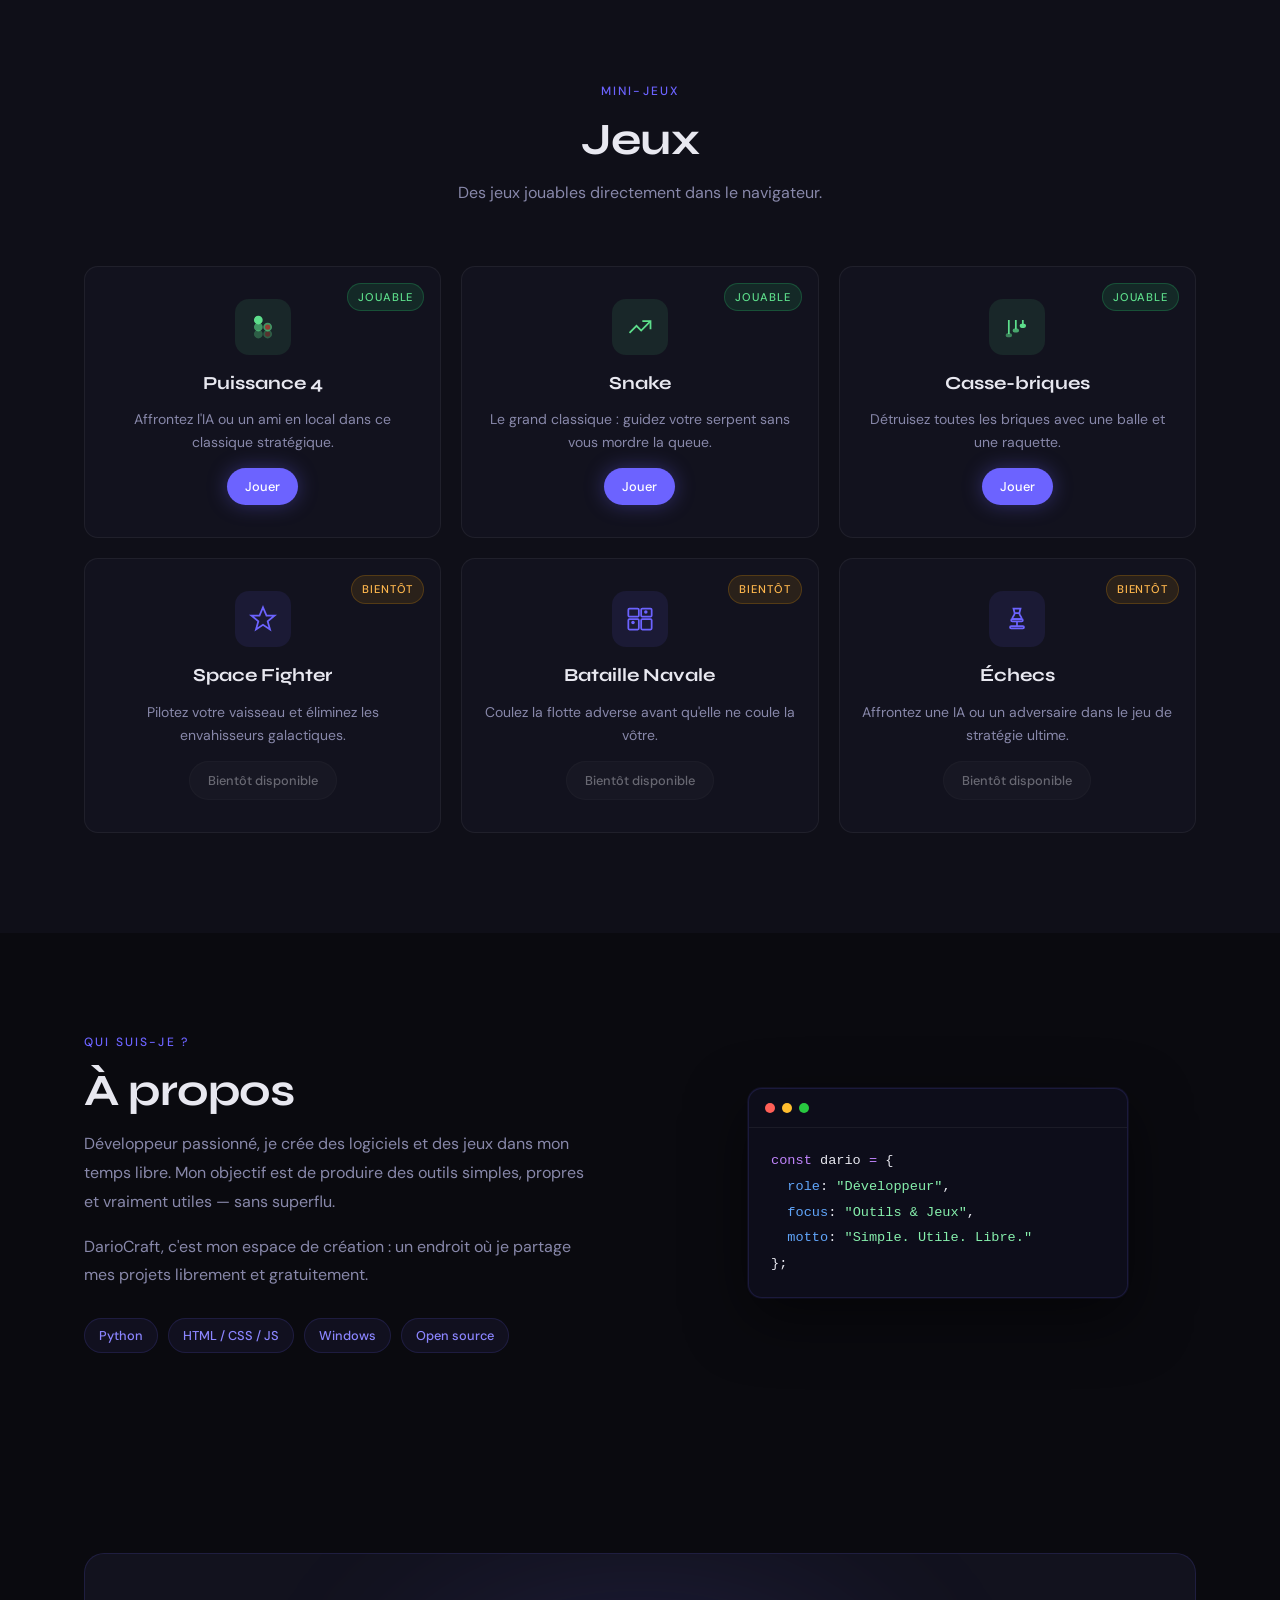
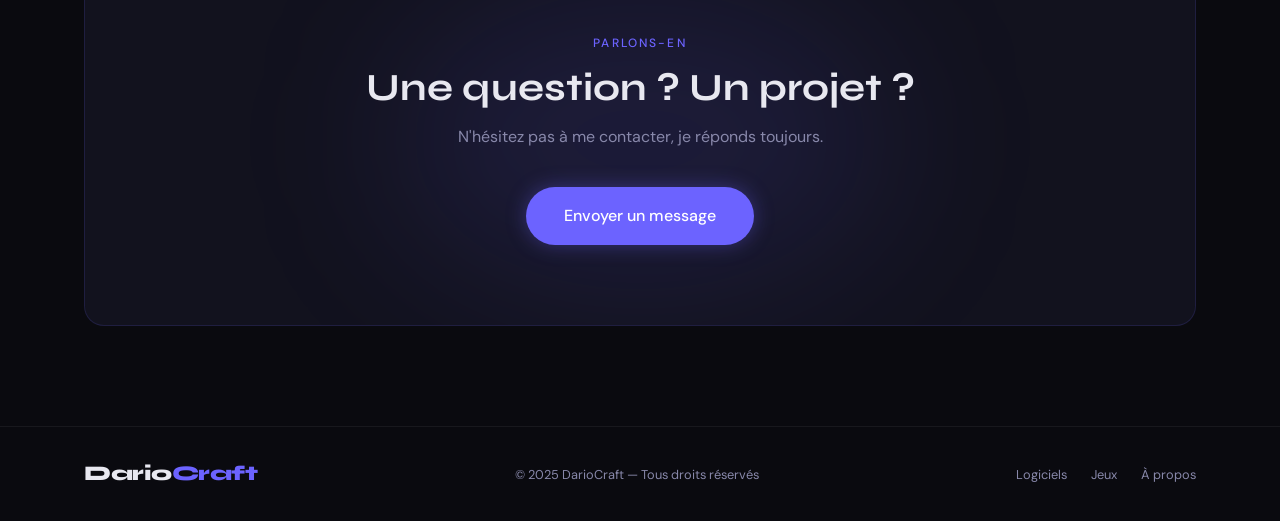
==== commit 76067cef: "feat: intégration du jeu Casse-briques - Ajout du wrapper DarioCraft (games/casse-briques/index.html" ====
--- a/index.html
+++ b/index.html
@@ -153,8 +153,8 @@
           <a href="games/snake/index.html" class="btn btn-primary btn-sm">Jouer</a>
         </div>
 
-        <div class="card card--game card--coming">
-          <div class="card-badge card-badge--soon">Bientôt</div>
+        <div class="card card--game card--playable">
+          <div class="card-badge card-badge--play">Jouable</div>
           <div class="card-game-icon">
             <svg viewBox="0 0 24 24" fill="none" stroke="currentColor" stroke-width="1.5">
               <rect x="3" y="18" width="4" height="2" rx="1" fill="currentColor" opacity=".5"/>
@@ -165,9 +165,9 @@
               <line x1="17" y1="10" x2="17" y2="6"/>
             </svg>
           </div>
-          <h3 class="card-title">Casse-brique</h3>
+          <h3 class="card-title">Casse-briques</h3>
           <p class="card-desc">Détruisez toutes les briques avec une balle et une raquette.</p>
-          <span class="btn btn-ghost btn-sm btn--disabled">Bientôt disponible</span>
+          <a href="games/casse-briques/index.html" class="btn btn-primary btn-sm">Jouer</a>
         </div>
 
         <div class="card card--game card--coming">
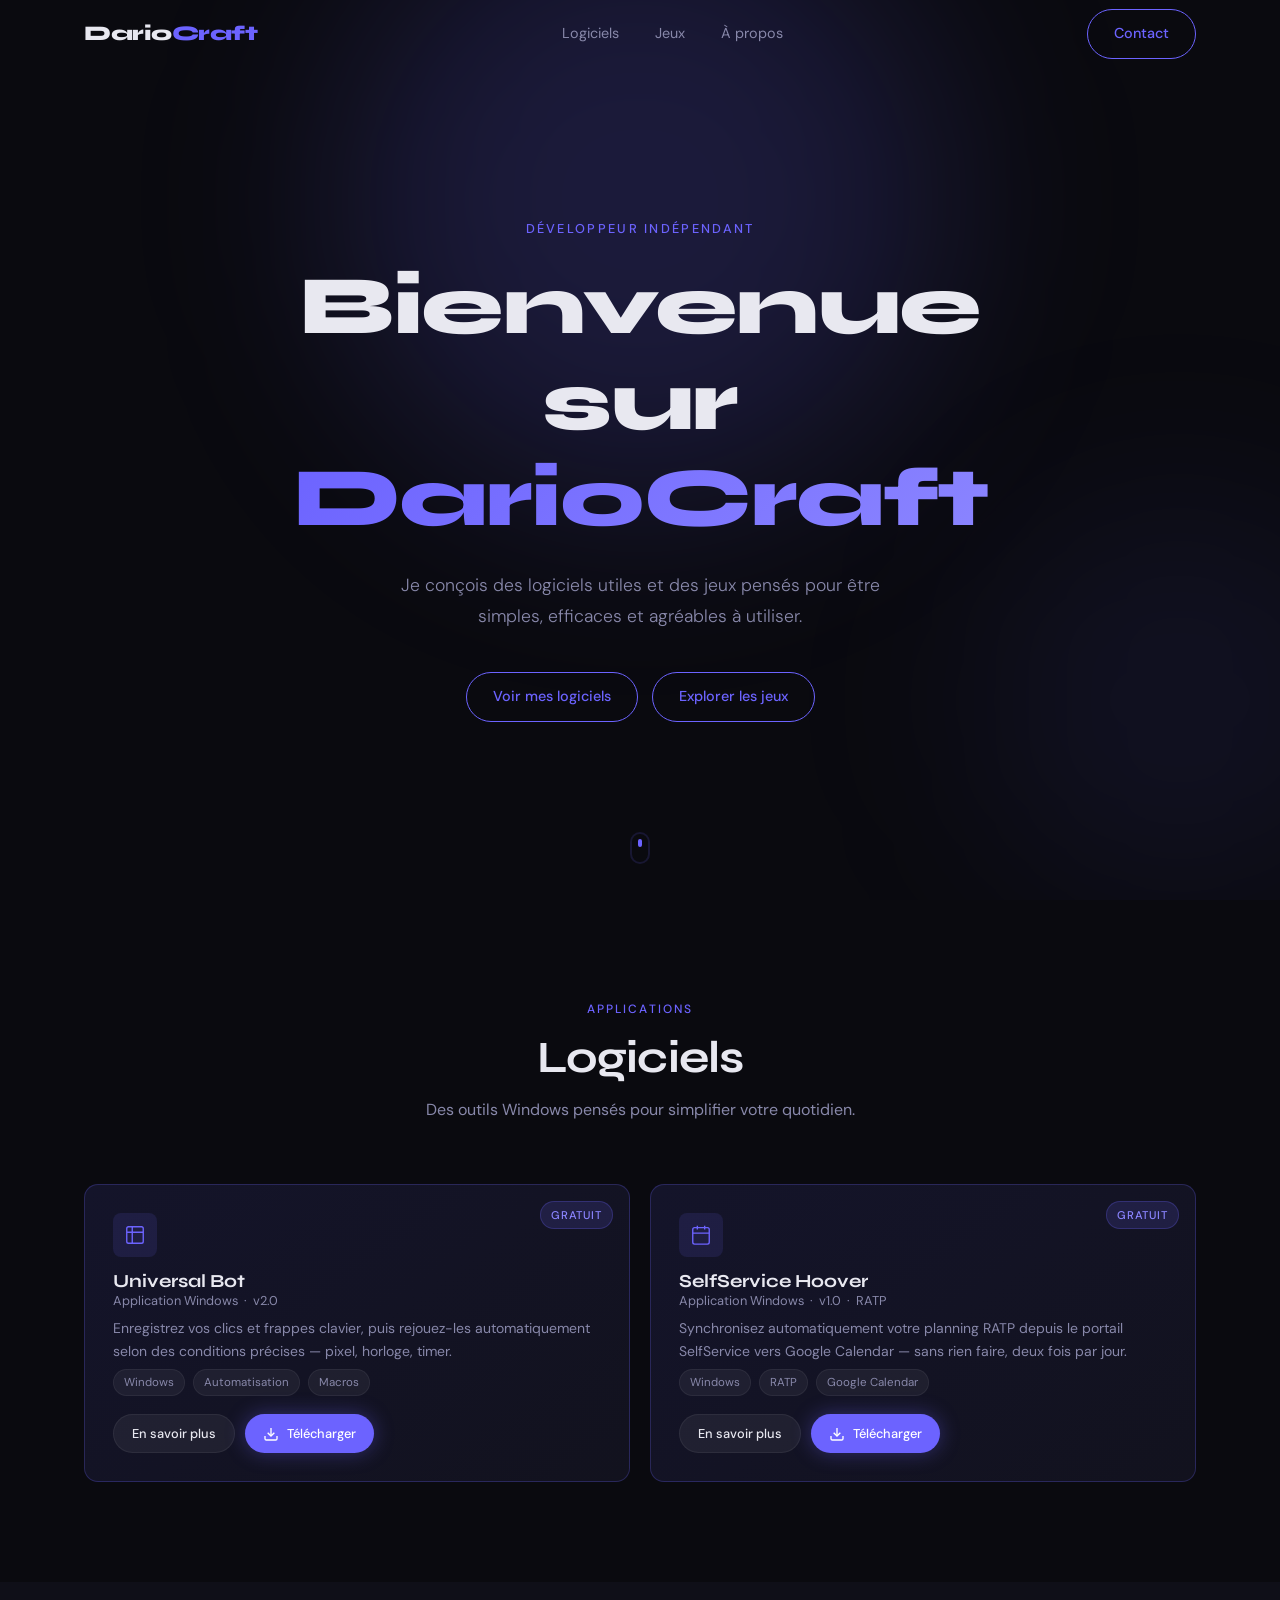
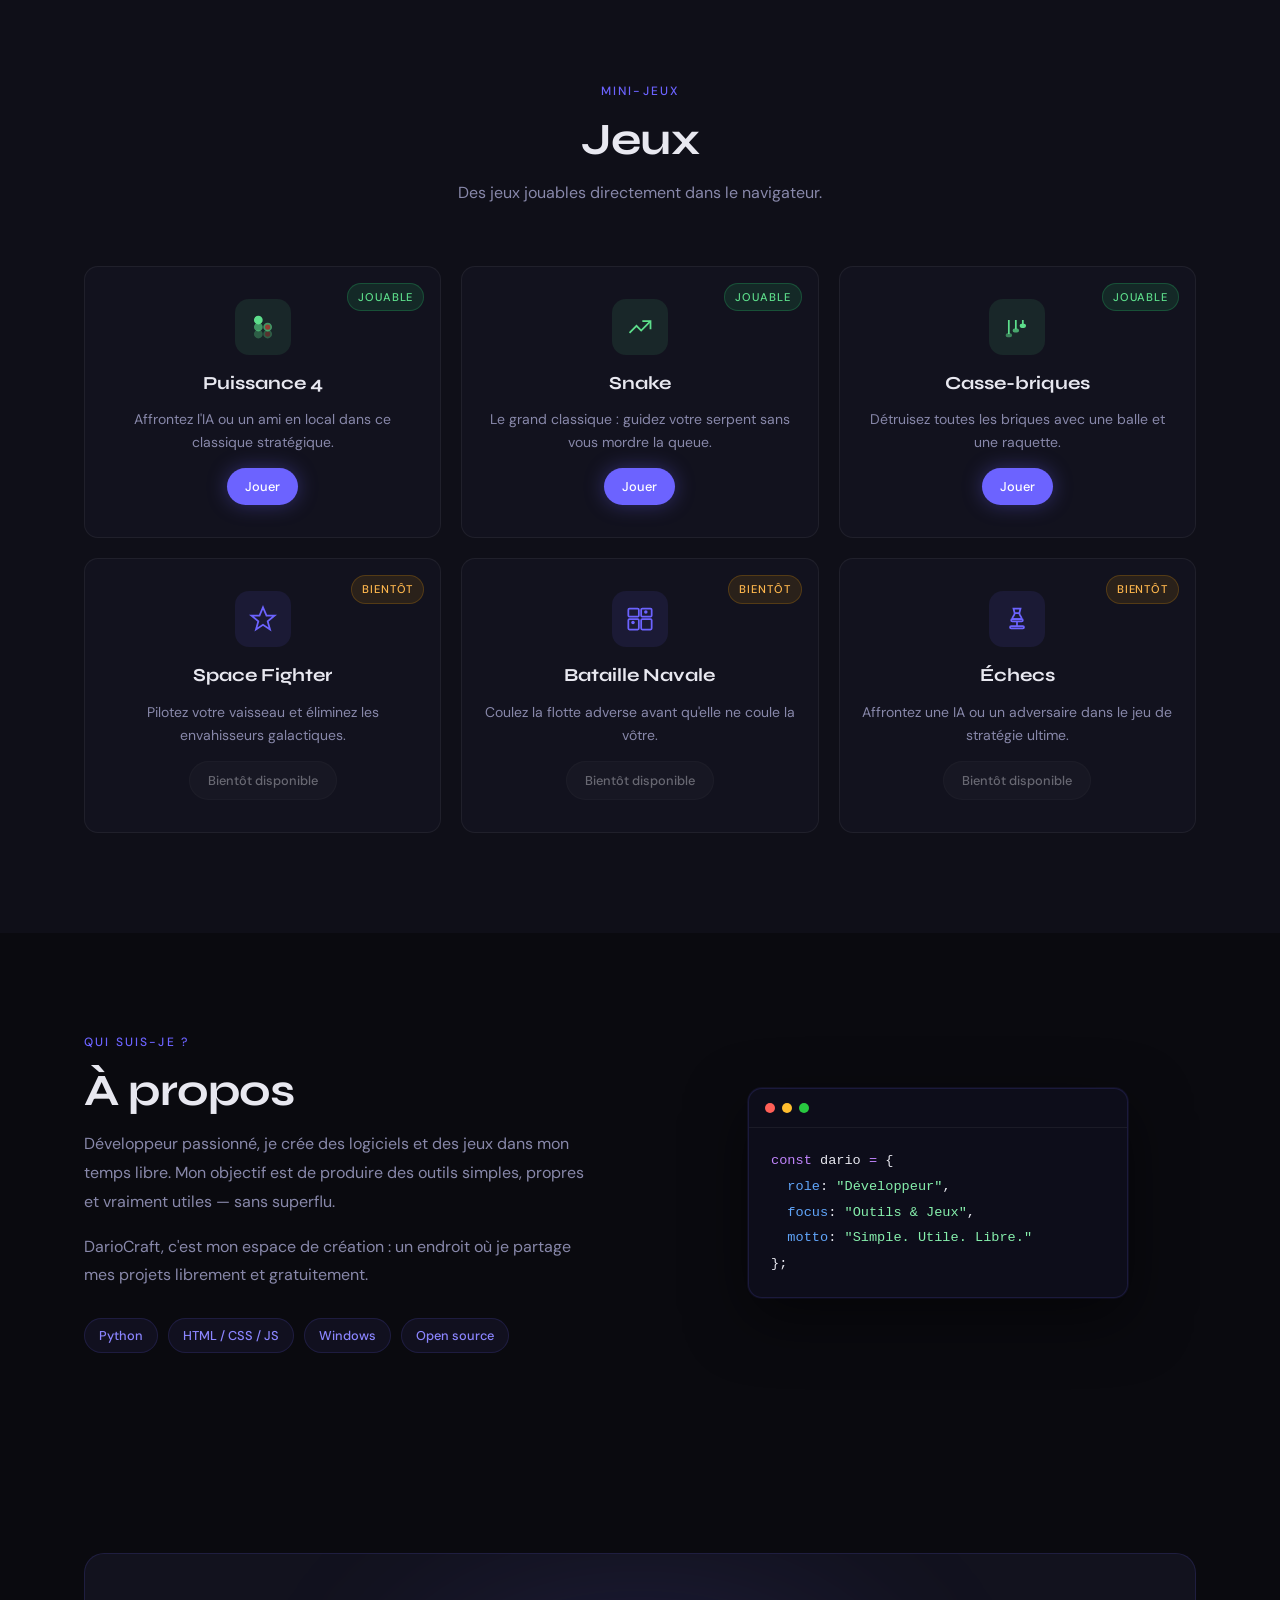
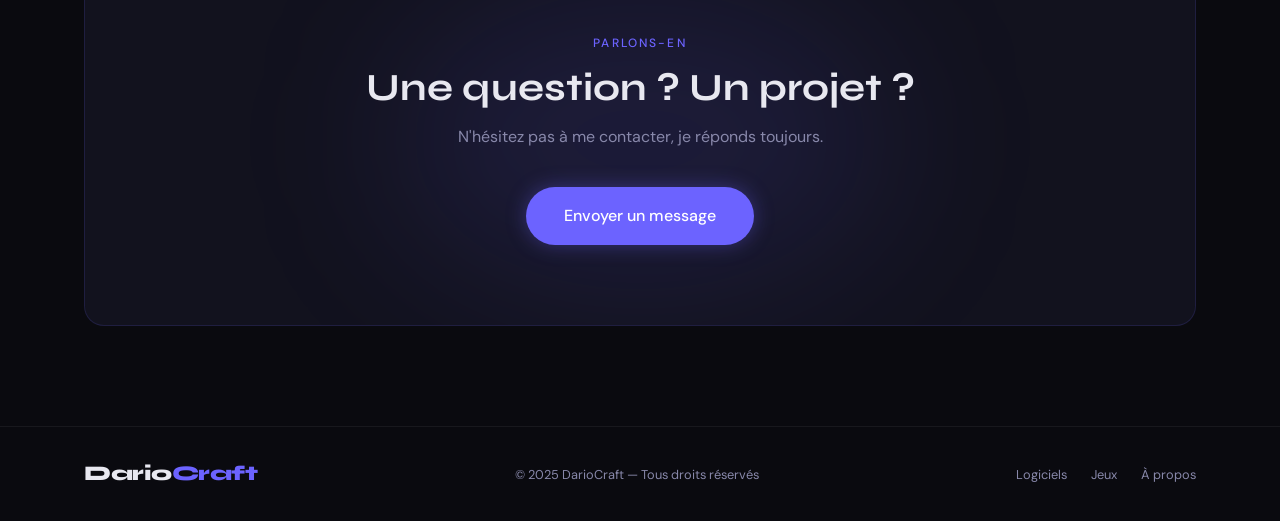
==== commit 33710adb: "feat: ajout de SelfService Hoover au site - Page dédiée selfservice-hoover.html : hero avec mockup c" ====
--- a/index.html
+++ b/index.html
@@ -99,15 +99,39 @@
           </div>
         </div>
 
-        <div class="card card--soon">
-          <div class="card-soon-icon">
-            <svg viewBox="0 0 24 24" fill="none" stroke="currentColor" stroke-width="1.5">
-              <circle cx="12" cy="12" r="10"/>
-              <polyline points="12 6 12 12 16 14"/>
-            </svg>
-          </div>
-          <h3 class="card-title">Prochainement</h3>
-          <p class="card-desc">Un nouveau logiciel est en cours de développement. Restez à l'écoute.</p>
+        <div class="card card--featured">
+          <div class="card-badge">Gratuit</div>
+          <div class="card-icon">
+            <svg viewBox="0 0 24 24" fill="none" stroke="currentColor" stroke-width="1.5">
+              <rect x="3" y="4" width="18" height="18" rx="2" ry="2"/>
+              <line x1="16" y1="2" x2="16" y2="6"/><line x1="8" y1="2" x2="8" y2="6"/>
+              <line x1="3" y1="10" x2="21" y2="10"/>
+            </svg>
+          </div>
+          <div class="card-content">
+            <h3 class="card-title">SelfService Hoover</h3>
+            <p class="card-meta">Application Windows &nbsp;·&nbsp; v1.0 &nbsp;·&nbsp; RATP</p>
+            <p class="card-desc">
+              Synchronisez automatiquement votre planning RATP depuis le portail SelfService
+              vers Google Calendar — sans rien faire, deux fois par jour.
+            </p>
+            <div class="card-tags">
+              <span class="tag">Windows</span>
+              <span class="tag">RATP</span>
+              <span class="tag">Google Calendar</span>
+            </div>
+          </div>
+          <div class="card-footer" style="display:flex;gap:10px;flex-wrap:wrap;">
+            <a href="selfservice-hoover.html" class="btn btn-ghost btn-sm">En savoir plus</a>
+            <a href="selfservice-hoover.html#download" class="btn btn-primary btn-sm">
+              <svg viewBox="0 0 24 24" fill="none" stroke="currentColor" stroke-width="2" width="16" height="16">
+                <path d="M21 15v4a2 2 0 0 1-2 2H5a2 2 0 0 1-2-2v-4"/>
+                <polyline points="7 10 12 15 17 10"/>
+                <line x1="12" y1="15" x2="12" y2="3"/>
+              </svg>
+              Télécharger
+            </a>
+          </div>
         </div>
 
       </div>
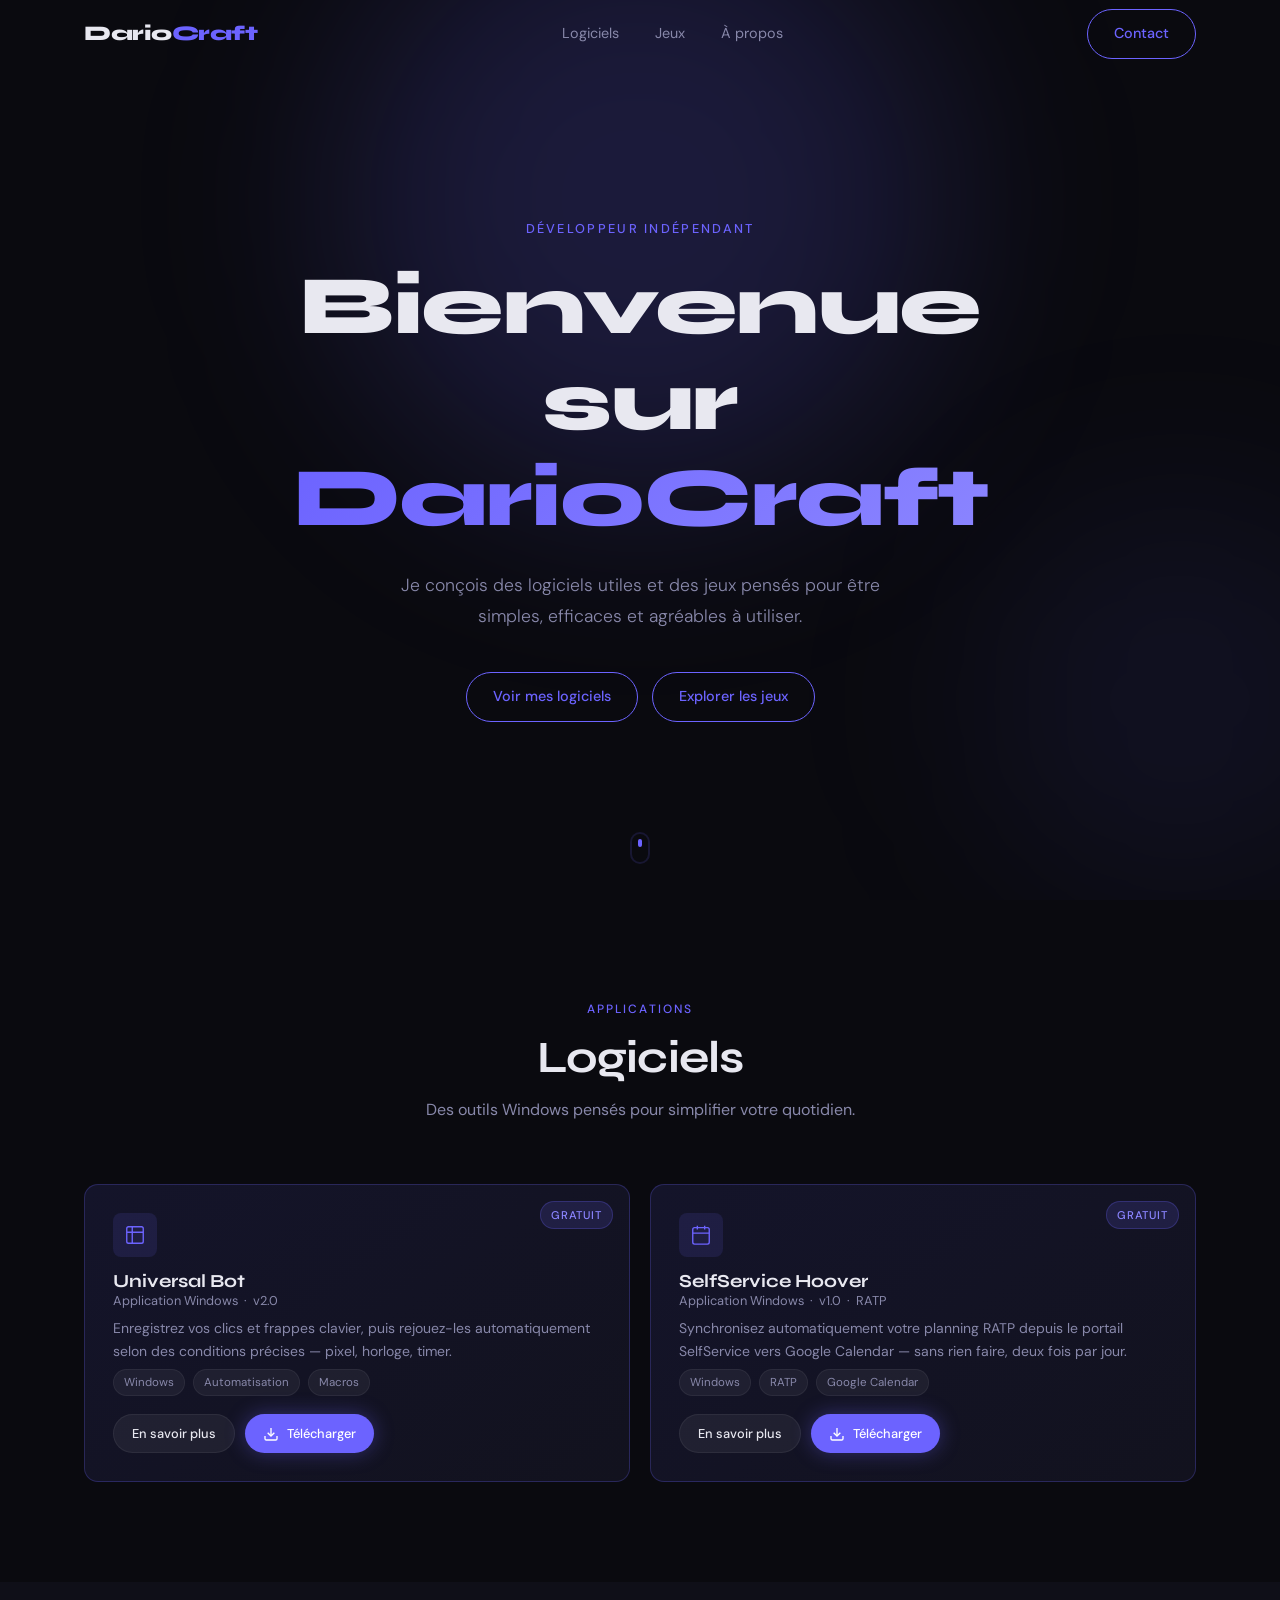
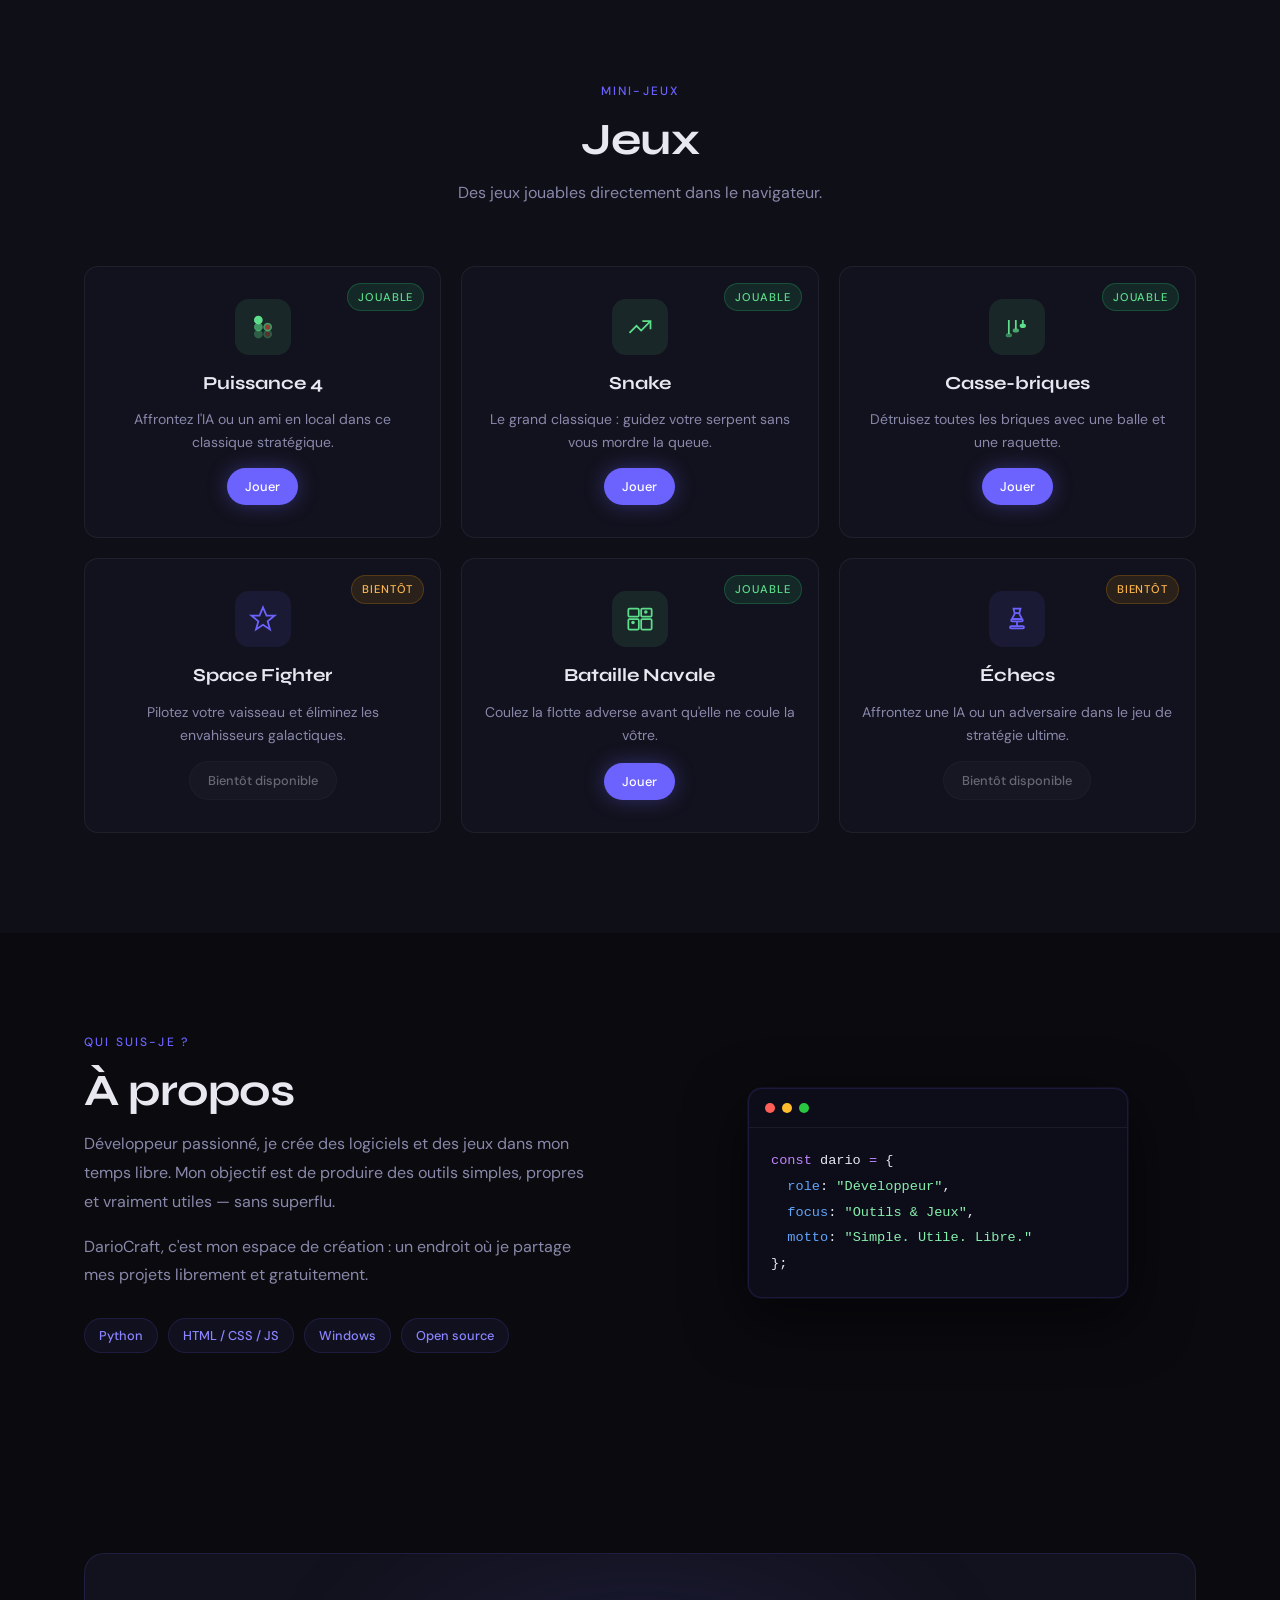
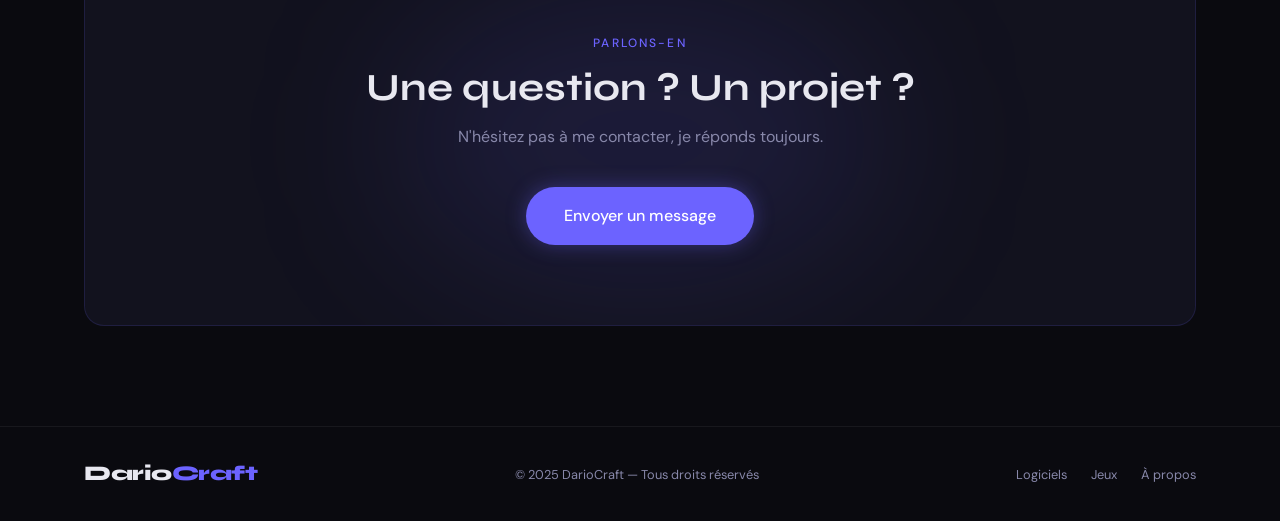
==== commit d1a01d51: "Ajout du jeu Bataille Navale (jouable) Nouveau jeu solo vs IA (Vite + Phaser 4) : wrapper DarioCraft" ====
--- a/index.html
+++ b/index.html
@@ -206,8 +206,8 @@
           <span class="btn btn-ghost btn-sm btn--disabled">Bientôt disponible</span>
         </div>
 
-        <div class="card card--game card--coming">
-          <div class="card-badge card-badge--soon">Bientôt</div>
+        <div class="card card--game card--playable">
+          <div class="card-badge card-badge--play">Jouable</div>
           <div class="card-game-icon">
             <svg viewBox="0 0 24 24" fill="none" stroke="currentColor" stroke-width="1.5">
               <rect x="2" y="12" width="9" height="9" rx="1"/>
@@ -220,7 +220,7 @@
           </div>
           <h3 class="card-title">Bataille Navale</h3>
           <p class="card-desc">Coulez la flotte adverse avant qu'elle ne coule la vôtre.</p>
-          <span class="btn btn-ghost btn-sm btn--disabled">Bientôt disponible</span>
+          <a href="games/bataille-navale/index.html" class="btn btn-primary btn-sm">Jouer</a>
         </div>
 
         <div class="card card--game card--coming">
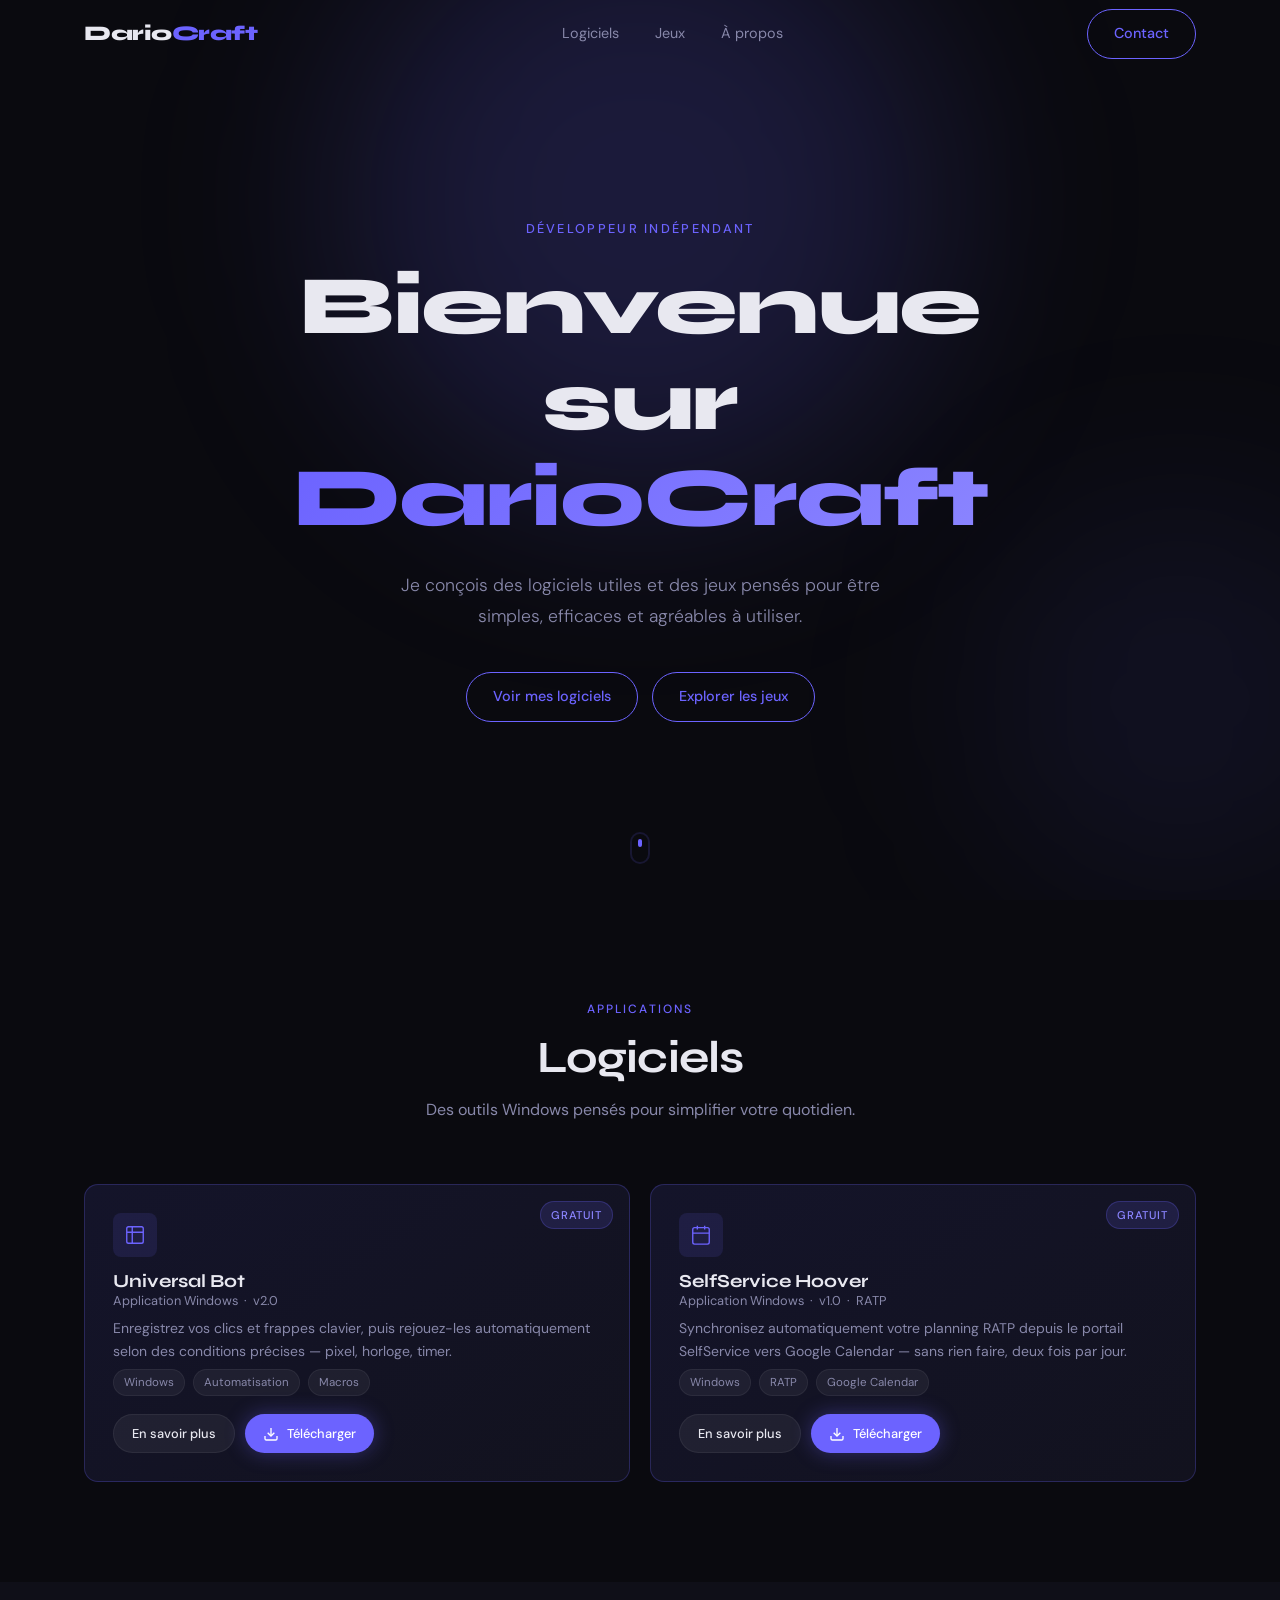
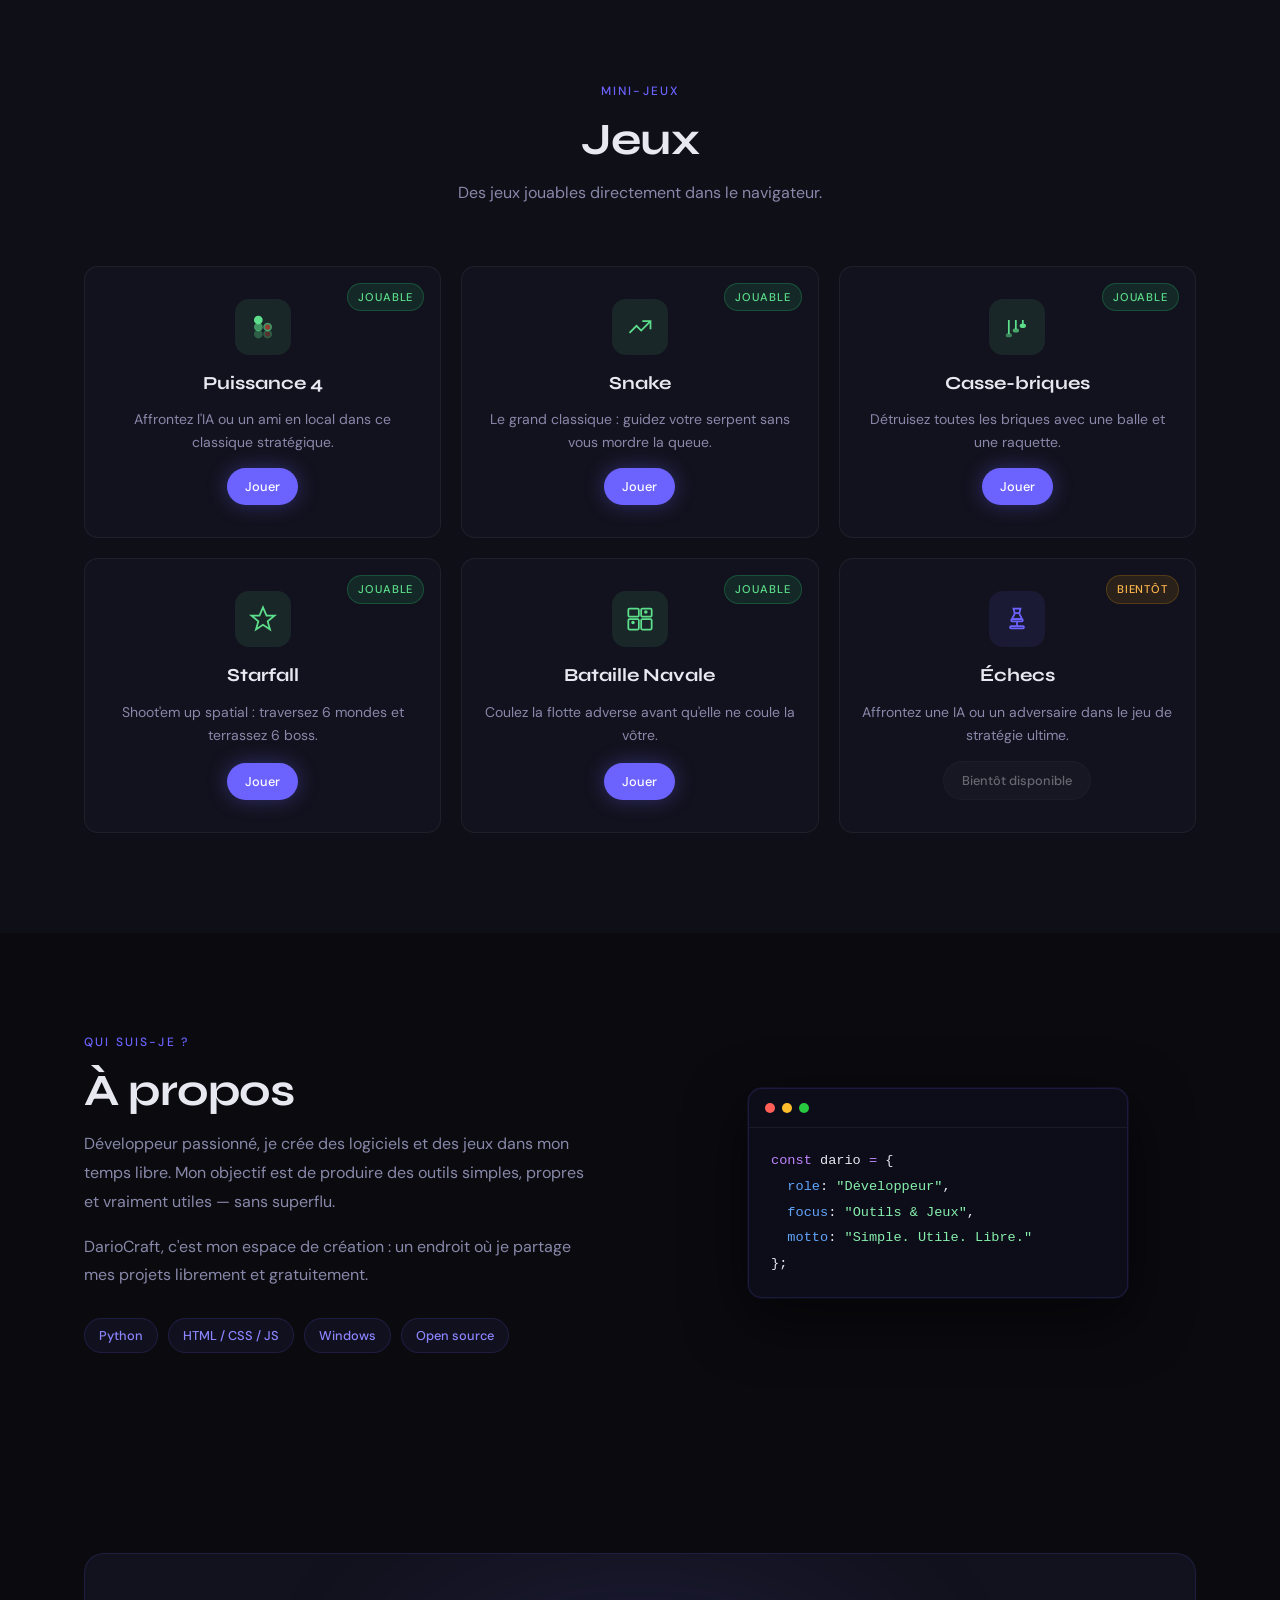
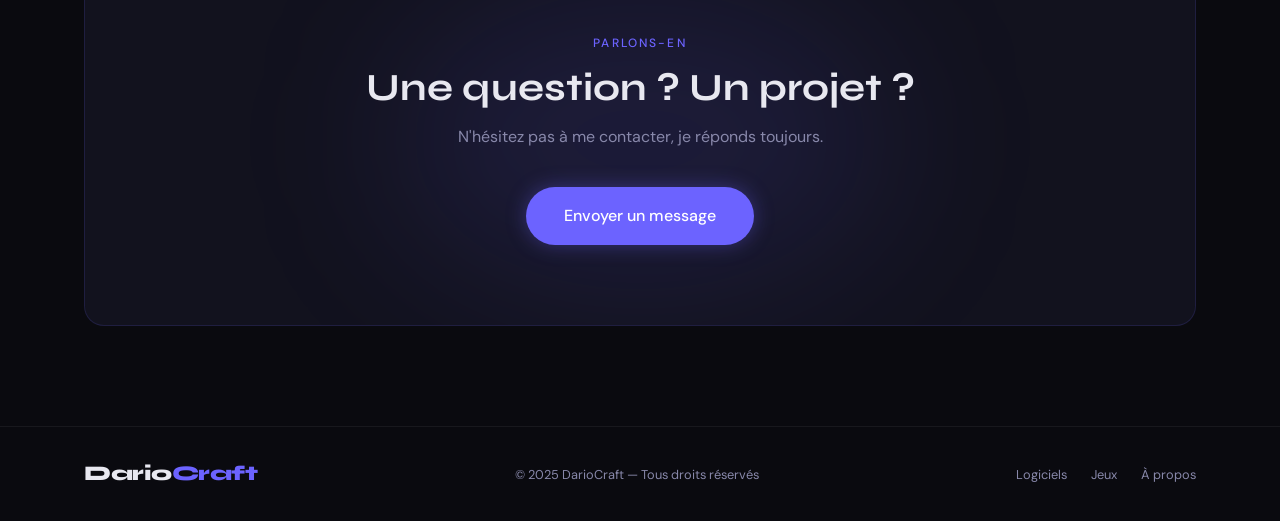
==== commit f5049f1a: "Ajout du jeu Starfall (ex Space Fighter) — carte 'Jouable' Shoot'em up spatial Vite + Phaser 4 intég" ====
--- a/index.html
+++ b/index.html
@@ -194,16 +194,16 @@
           <a href="games/casse-briques/index.html" class="btn btn-primary btn-sm">Jouer</a>
         </div>
 
-        <div class="card card--game card--coming">
-          <div class="card-badge card-badge--soon">Bientôt</div>
+        <div class="card card--game card--playable">
+          <div class="card-badge card-badge--play">Jouable</div>
           <div class="card-game-icon">
             <svg viewBox="0 0 24 24" fill="none" stroke="currentColor" stroke-width="1.5">
               <polygon points="12 2 15 9 22 9 16 14 18 21 12 17 6 21 8 14 2 9 9 9"/>
             </svg>
           </div>
-          <h3 class="card-title">Space Fighter</h3>
-          <p class="card-desc">Pilotez votre vaisseau et éliminez les envahisseurs galactiques.</p>
-          <span class="btn btn-ghost btn-sm btn--disabled">Bientôt disponible</span>
+          <h3 class="card-title">Starfall</h3>
+          <p class="card-desc">Shoot'em up spatial : traversez 6 mondes et terrassez 6 boss.</p>
+          <a href="games/starfall/index.html" class="btn btn-primary btn-sm">Jouer</a>
         </div>
 
         <div class="card card--game card--playable">
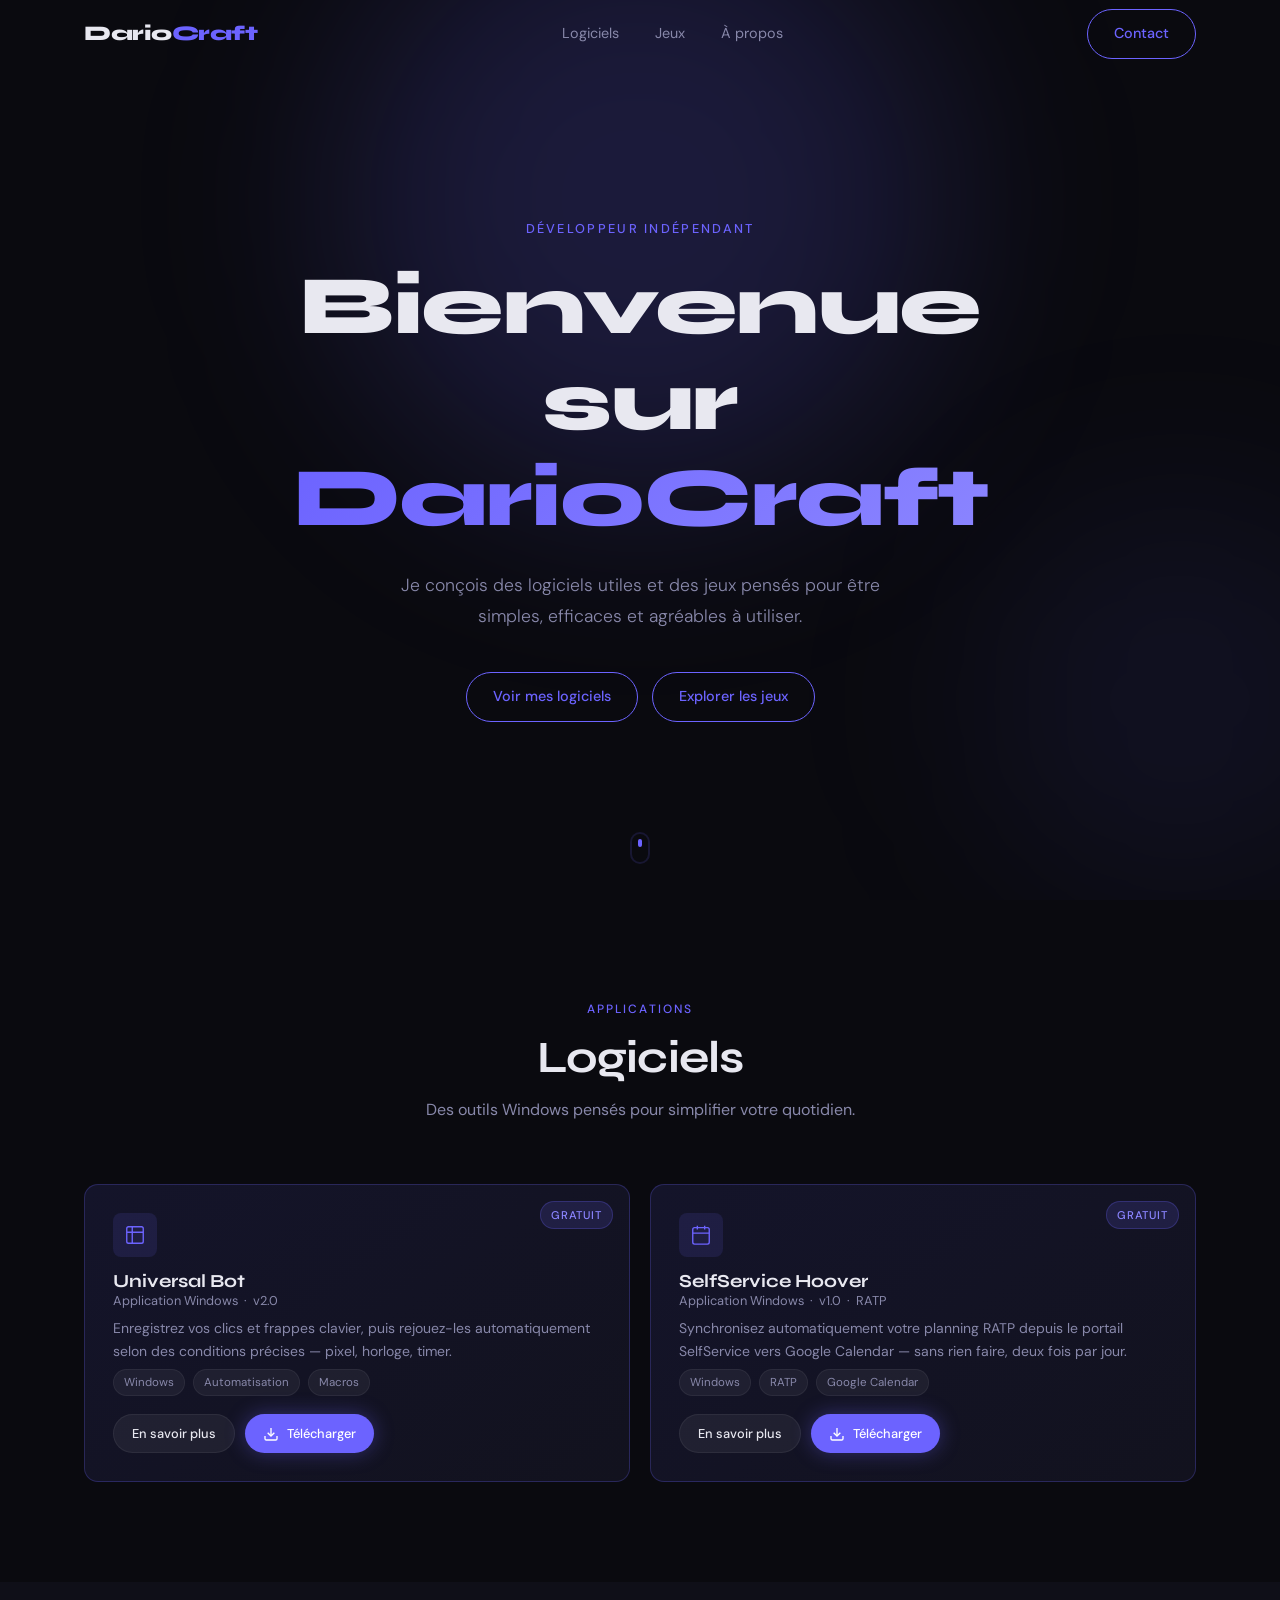
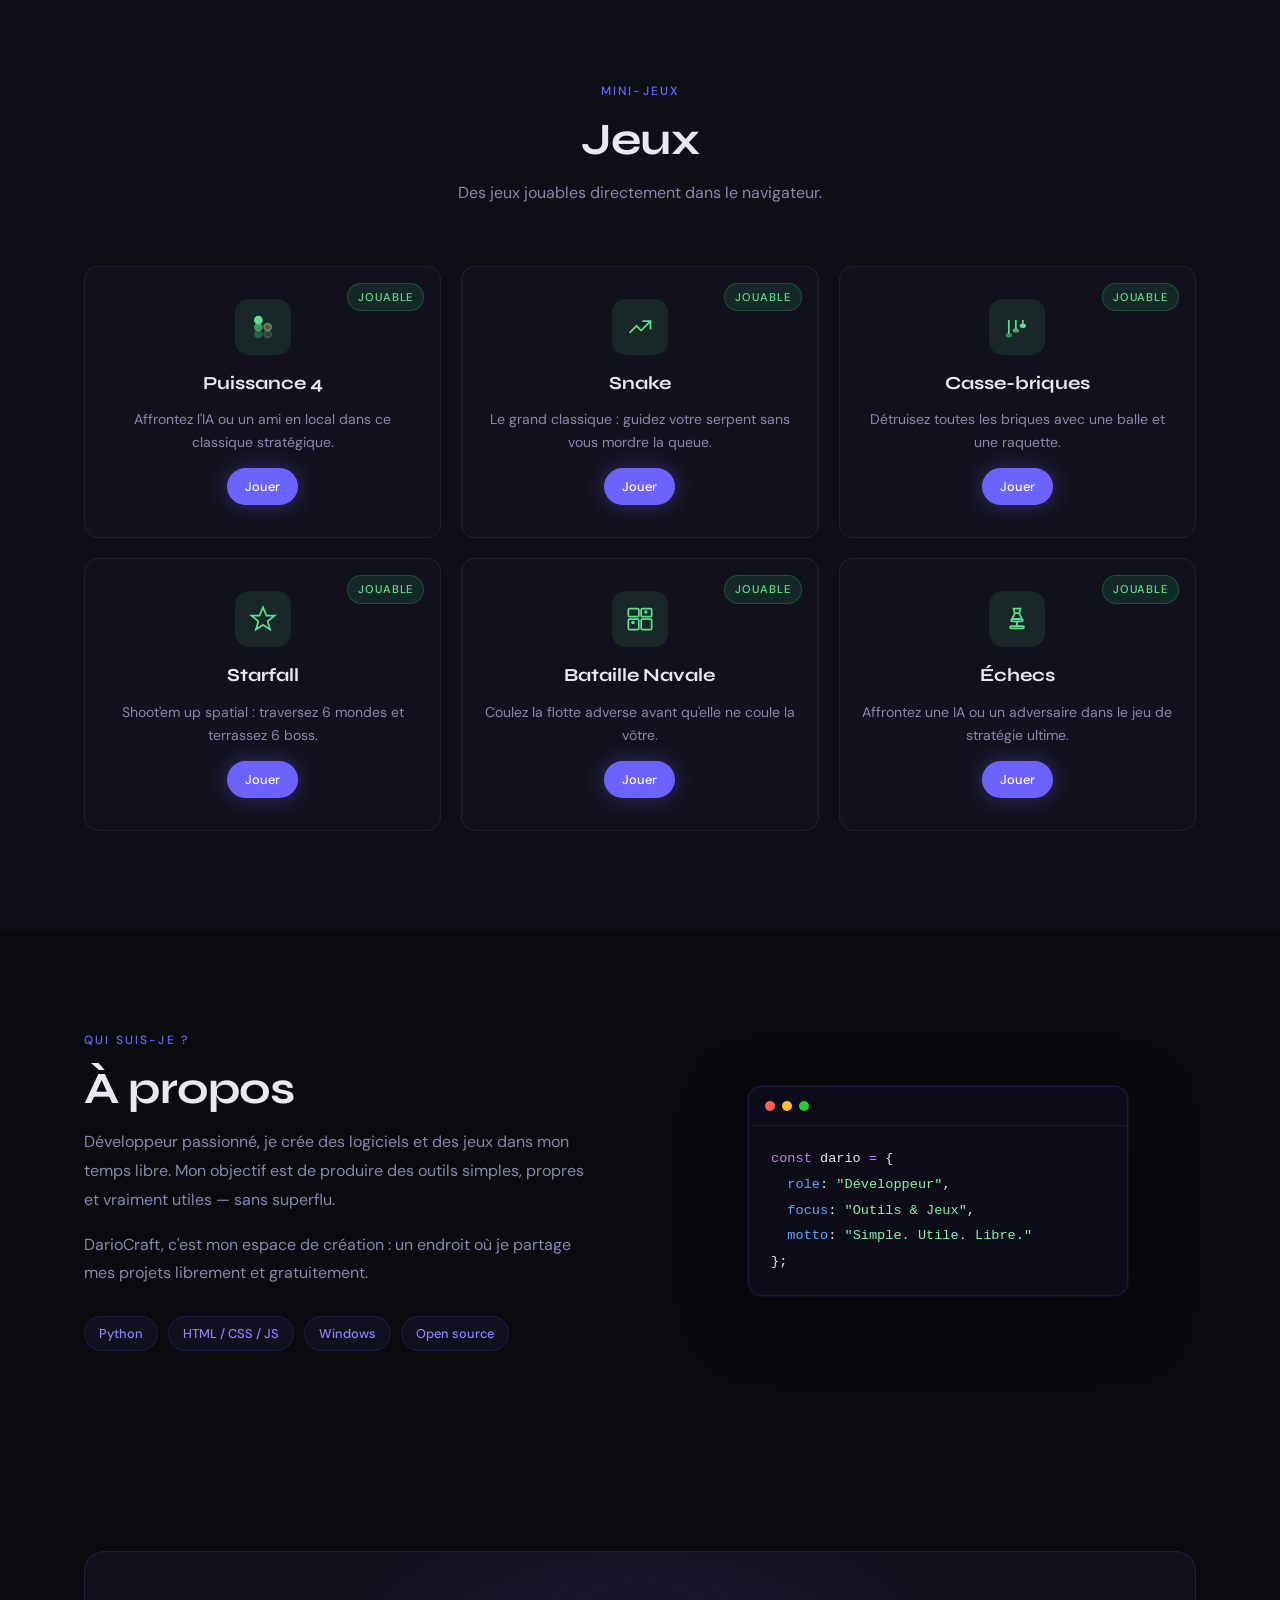
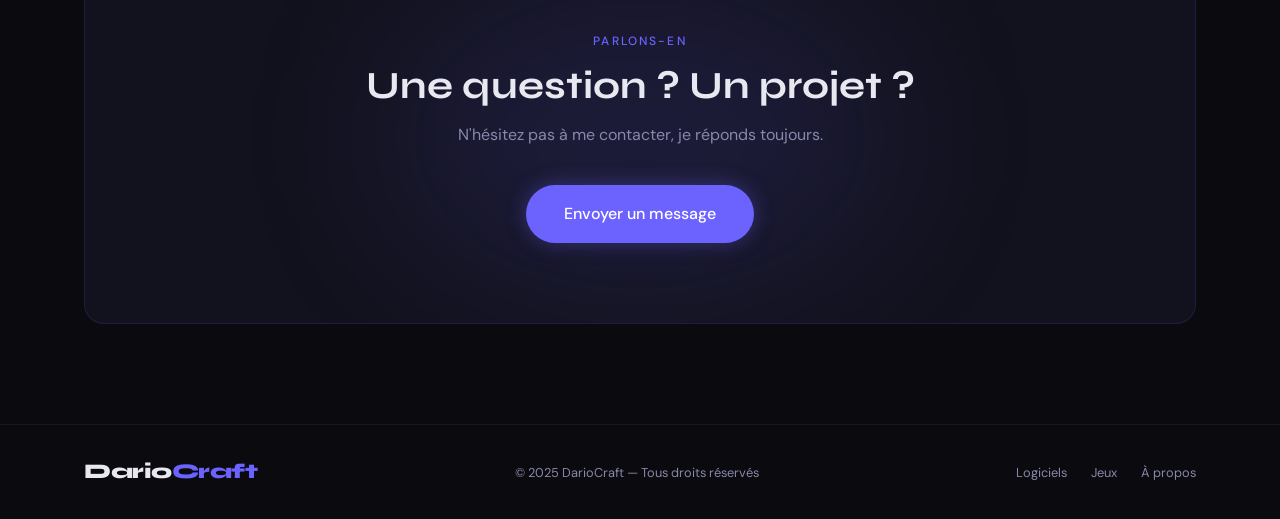
==== commit 010c3bc9: "Ajout du jeu d'Échecs (jouable) Nouveau jeu Vite + Phaser : moteur d'échecs complet, IA 3 niveaux, m" ====
--- a/index.html
+++ b/index.html
@@ -223,8 +223,8 @@
           <a href="games/bataille-navale/index.html" class="btn btn-primary btn-sm">Jouer</a>
         </div>
 
-        <div class="card card--game card--coming">
-          <div class="card-badge card-badge--soon">Bientôt</div>
+        <div class="card card--game card--playable">
+          <div class="card-badge card-badge--play">Jouable</div>
           <div class="card-game-icon">
             <svg viewBox="0 0 24 24" fill="none" stroke="currentColor" stroke-width="1.5">
               <path d="M9 3h6l-1 4H10L9 3z"/>
@@ -236,7 +236,7 @@
           </div>
           <h3 class="card-title">Échecs</h3>
           <p class="card-desc">Affrontez une IA ou un adversaire dans le jeu de stratégie ultime.</p>
-          <span class="btn btn-ghost btn-sm btn--disabled">Bientôt disponible</span>
+          <a href="games/echecs/index.html" class="btn btn-primary btn-sm">Jouer</a>
         </div>
 
       </div>
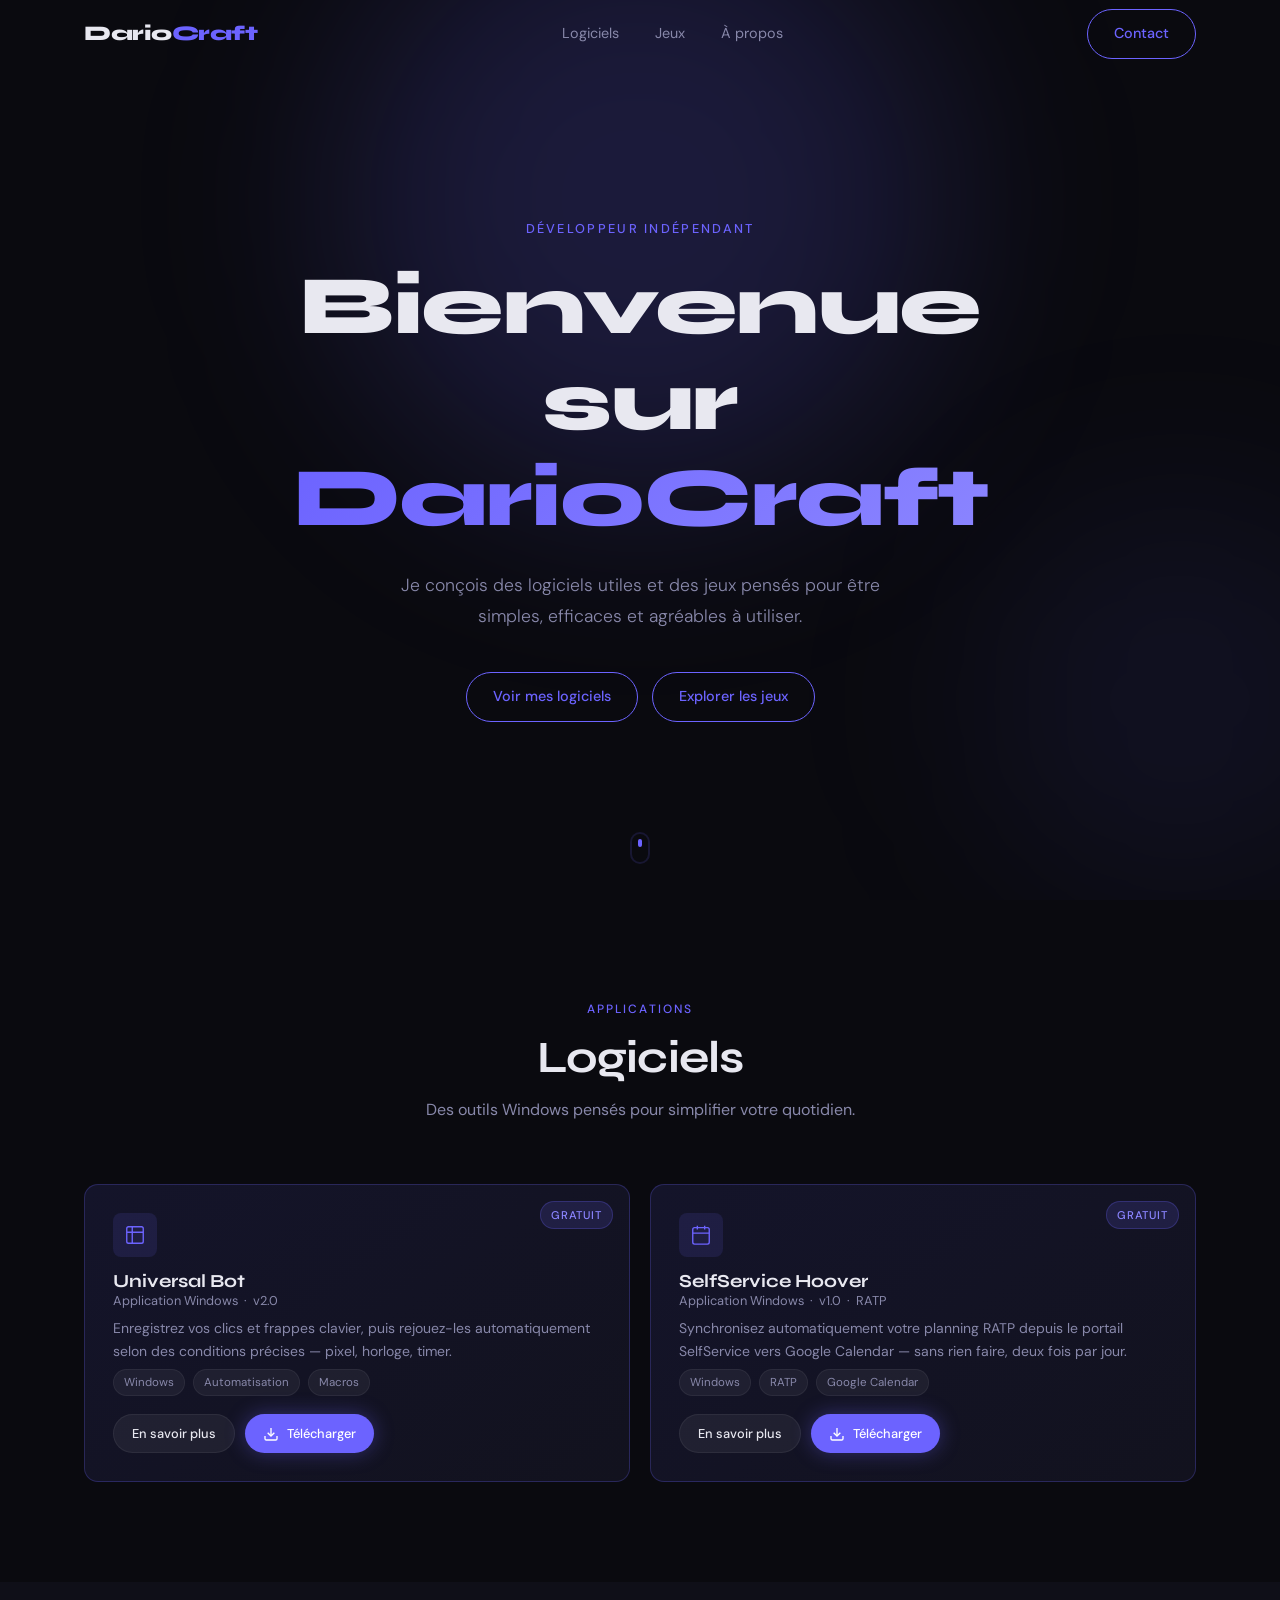
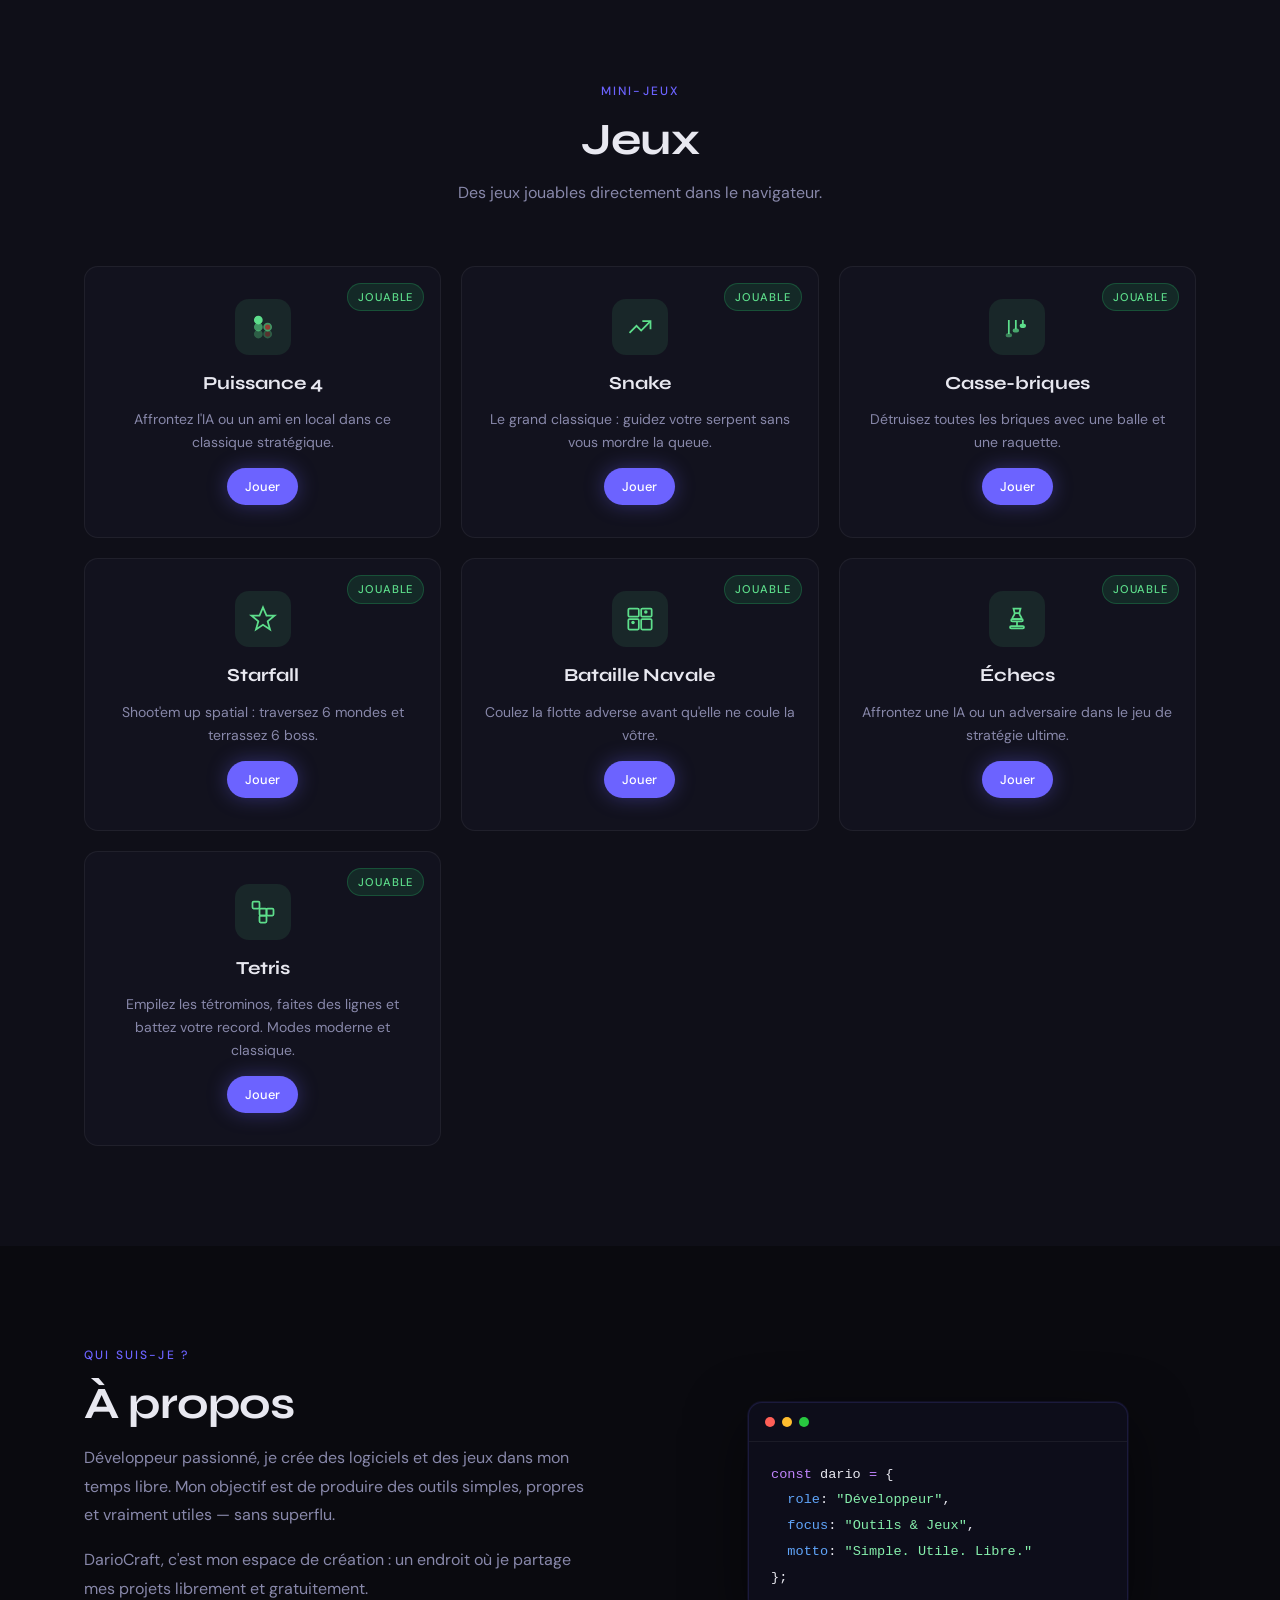
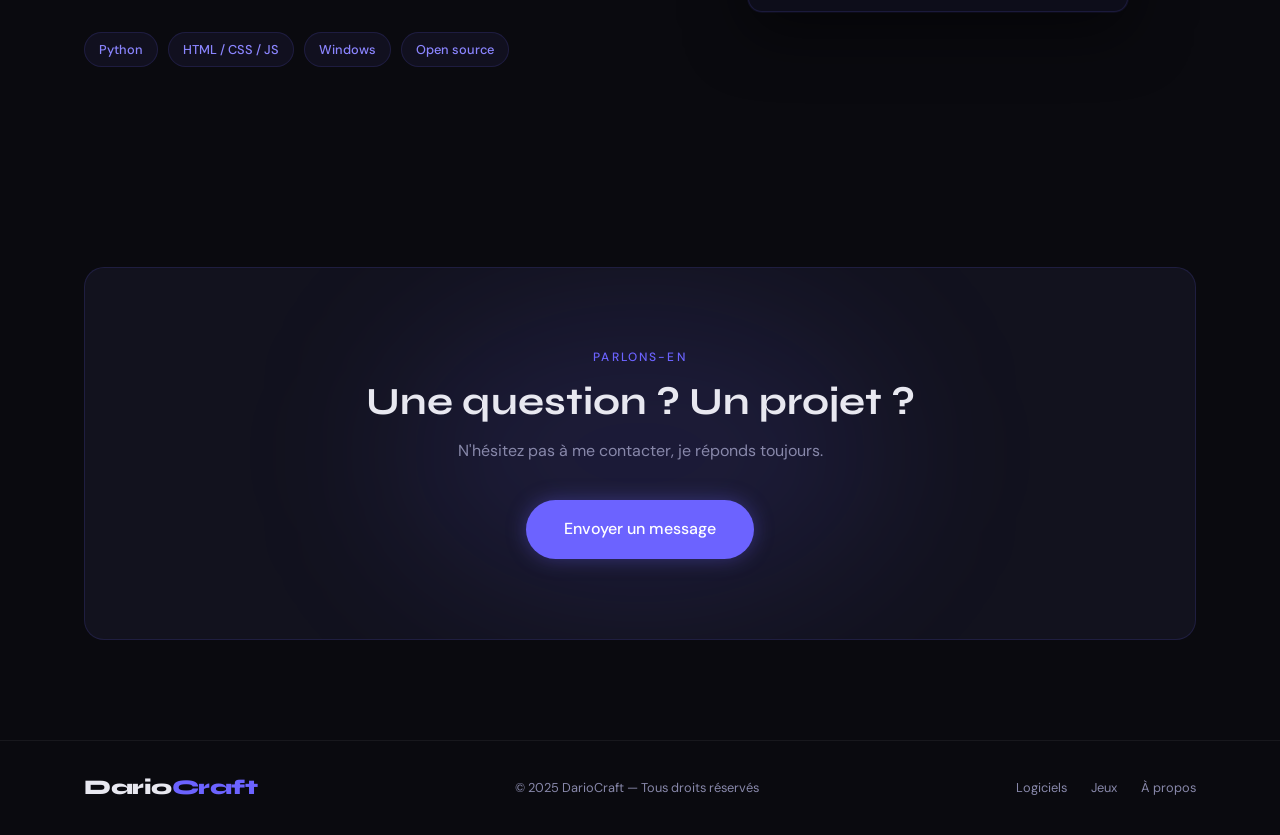
==== commit 8163531b: "Ajout du jeu Tetris (jouable) - Jeu Tetris embarqué dans games/tetris/ (wrapper DarioCraft + jeu aut" ====
--- a/index.html
+++ b/index.html
@@ -237,6 +237,21 @@
           <h3 class="card-title">Échecs</h3>
           <p class="card-desc">Affrontez une IA ou un adversaire dans le jeu de stratégie ultime.</p>
           <a href="games/echecs/index.html" class="btn btn-primary btn-sm">Jouer</a>
+        </div>
+
+        <div class="card card--game card--playable">
+          <div class="card-badge card-badge--play">Jouable</div>
+          <div class="card-game-icon">
+            <svg viewBox="0 0 24 24" fill="none" stroke="currentColor" stroke-width="1.5">
+              <rect x="3" y="3" width="6" height="6" rx="1"/>
+              <rect x="9" y="9" width="6" height="6" rx="1"/>
+              <rect x="15" y="9" width="6" height="6" rx="1"/>
+              <rect x="9" y="15" width="6" height="6" rx="1"/>
+            </svg>
+          </div>
+          <h3 class="card-title">Tetris</h3>
+          <p class="card-desc">Empilez les tétrominos, faites des lignes et battez votre record. Modes moderne et classique.</p>
+          <a href="games/tetris/index.html" class="btn btn-primary btn-sm">Jouer</a>
         </div>
 
       </div>
